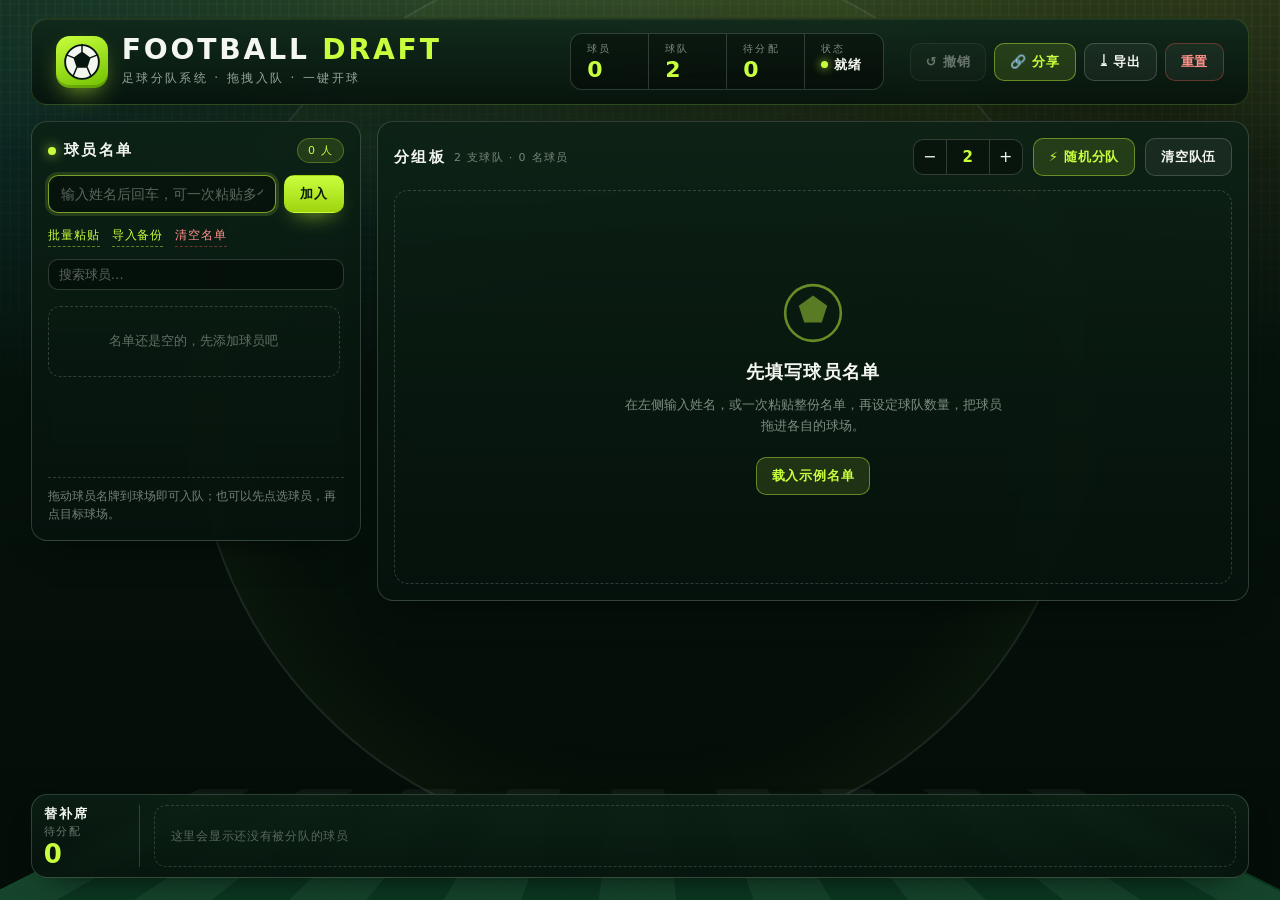
==== index.html @ c342522f "feat: football draft static site" ====
<!DOCTYPE html>
<html lang="zh-CN">
<head>
  <meta charset="utf-8">
  <meta name="viewport" content="width=device-width, initial-scale=1">
  <meta name="theme-color" content="#07160f">
  <meta name="description" content="足球分队系统：录入球员姓名，自定球队数量，拖拽把球员分进各队。纯前端，数据只存在你的浏览器里。">
  <title>FOOTBALL DRAFT · 足球分队系统</title>
  <link rel="icon" href="data:image/svg+xml,%3Csvg xmlns='http://www.w3.org/2000/svg' viewBox='0 0 100 100'%3E%3Ccircle cx='50' cy='50' r='46' fill='%23f4f7f0' stroke='%230b1f14' stroke-width='6'/%3E%3Cpath d='M50 26l19 14-7 22H38l-7-22z' fill='%230b1f14'/%3E%3C/svg%3E">
  <link rel="stylesheet" href="./assets/style.css">
</head>
<body>

<!-- ===================== 球场背景 ===================== -->
<div class="stadium" aria-hidden="true">
  <div class="stadium-glow"></div>
  <div class="stadium-crowd"></div>
  <div class="stadium-turf"></div>
  <div class="stadium-center-circle"></div>
</div>

<!-- ===================== 只读预览提示条 ===================== -->
<div class="viewbar" id="viewbar" hidden>
  <span class="viewbar-tag">只读预览</span>
  <span class="viewbar-text">这是别人分享的分队结果</span>
  <div class="viewbar-actions">
    <button class="btn btn-primary btn-sm" id="btn-adopt" type="button">复制到我的名单</button>
    <button class="btn btn-ghost btn-sm" id="btn-exit-view" type="button">关闭预览</button>
  </div>
</div>

<!-- ===================== 顶部记分牌 ===================== -->
<header class="scoreboard">
  <div class="brand">
    <div class="crest">
      <svg viewBox="0 0 64 64" aria-hidden="true">
        <circle cx="32" cy="32" r="27" fill="#f4f7f0" stroke="#07160f" stroke-width="3"/>
        <path d="M32 15l13.8 10-5.3 16.2H23.5L18.2 25z" fill="#07160f"/>
        <path d="M32 15V4M45.8 25l11-4.4M40.5 41.2L46 54M23.5 41.2L18 54M18.2 25L7.2 20.6"
              fill="none" stroke="#07160f" stroke-width="2.4" stroke-linecap="round"/>
      </svg>
    </div>
    <div class="brand-text">
      <h1>FOOTBALL <span>DRAFT</span></h1>
      <p>足球分队系统 · 拖拽入队 · 一键开球</p>
    </div>
  </div>

  <div class="hud" role="status" aria-live="polite">
    <div class="hud-cell">
      <span>球员</span>
      <strong id="hud-players">0</strong>
    </div>
    <div class="hud-cell">
      <span>球队</span>
      <strong id="hud-teams">0</strong>
    </div>
    <div class="hud-cell">
      <span>待分配</span>
      <strong id="hud-pool">0</strong>
    </div>
    <div class="hud-cell hud-status">
      <span>状态</span>
      <strong id="hud-save"><i class="dot"></i>就绪</strong>
    </div>
  </div>

  <div class="header-actions">
    <button class="btn btn-ghost" id="btn-undo" type="button" title="撤销 (Ctrl+Z)">↺ 撤销</button>
    <button class="btn btn-lime" id="btn-share" type="button" title="生成分享链接">🔗 分享</button>
    <button class="btn btn-ghost" id="btn-export" type="button" title="导出名单">⤓ 导出</button>
    <button class="btn btn-ghost btn-danger-ghost" id="btn-reset" type="button">重置</button>
  </div>
</header>

<!-- ===================== 主体 ===================== -->
<main class="layout">

  <!-- 左侧：球员名单 -->
  <aside class="panel roster">
    <div class="panel-head">
      <h2><i class="dot lime"></i>球员名单</h2>
      <span class="pill" id="roster-count">0 人</span>
    </div>

    <form class="add-form" id="player-form" autocomplete="off">
      <input id="player-input" type="text" maxlength="24" placeholder="输入姓名后回车，可一次粘贴多个"
             aria-label="球员姓名">
      <button class="btn btn-primary" type="submit">加入</button>
    </form>

    <div class="roster-tools">
      <button class="link-btn" id="btn-batch" type="button">批量粘贴</button>
      <button class="link-btn" id="btn-import" type="button">导入备份</button>
      <button class="link-btn danger" id="btn-clear-roster" type="button">清空名单</button>
      <input id="roster-search" class="search" type="search" placeholder="搜索球员…" aria-label="搜索球员">
    </div>

    <ul class="roster-list" id="roster-list"></ul>

    <p class="panel-hint">
      拖动球员名牌到球场即可入队；也可以先点选球员，再点目标球场。
    </p>
  </aside>

  <!-- 右侧：分组板 -->
  <section class="board">
    <div class="board-head">
      <h2>
        分组板
        <span class="board-sub" id="board-sub">2 支球队</span>
      </h2>
      <div class="board-tools">
        <div class="stepper" title="球队数量">
          <button type="button" data-step="-1" aria-label="减少球队">−</button>
          <input id="team-count" type="number" min="2" max="12" value="2" aria-label="球队数量">
          <button type="button" data-step="1" aria-label="增加球队">+</button>
        </div>
        <button class="btn btn-lime" id="btn-shuffle" type="button">⚡ 随机分队</button>
        <button class="btn btn-ghost" id="btn-clear-teams" type="button">清空队伍</button>
      </div>
    </div>

    <div class="board-empty" id="board-empty">
      <div class="empty-crest">
        <svg viewBox="0 0 64 64" aria-hidden="true">
          <circle cx="32" cy="32" r="27" fill="none" stroke="currentColor" stroke-width="2.5"/>
          <path d="M32 15l13.8 10-5.3 16.2H23.5L18.2 25z" fill="currentColor" opacity=".85"/>
        </svg>
      </div>
      <h3>先填写球员名单</h3>
      <p>在左侧输入姓名，或一次粘贴整份名单，再设定球队数量，把球员拖进各自的球场。</p>
      <button class="btn btn-lime" id="btn-demo" type="button">载入示例名单</button>
    </div>

    <div class="teams" id="teams"></div>
  </section>
</main>

<!-- ===================== 替补席 ===================== -->
<footer class="tray">
  <div class="tray-head">
    <span class="tray-title">替补席</span>
    <span class="tray-sub">待分配</span>
    <span class="tray-count" id="tray-count">0</span>
  </div>
  <div class="tray-body dropzone" id="pool" data-zone="pool">
    <span class="tray-empty">全部球员都已就位，准备开球！</span>
  </div>
</footer>

<!-- ===================== 对话框 ===================== -->
<dialog class="dialog" id="dialog-batch">
  <div class="dialog-inner">
    <h3>批量粘贴球员</h3>
    <p>每行一个名字，也可以用逗号、顿号或分号分隔。</p>
    <textarea id="batch-text" rows="10" spellcheck="false" placeholder="张三&#10;李四&#10;王五"></textarea>
    <div class="dialog-actions">
      <button class="btn btn-ghost" type="button" data-close="1">取消</button>
      <button class="btn btn-primary" type="button" id="batch-ok">加入名单</button>
    </div>
  </div>
</dialog>

<dialog class="dialog" id="dialog-share">
  <div class="dialog-inner">
    <h3>分享这份分队结果</h3>
    <p>链接里带着当前名单和分队，对方打开就能看，点「复制到我的名单」就能接着改。数据不会上传到任何服务器。</p>
    <input class="share-url" id="share-url" type="text" readonly aria-label="分享链接">
    <p class="share-meta" id="share-meta"></p>
    <div class="dialog-actions">
      <button class="btn btn-ghost" type="button" id="share-download">下载备份</button>
      <button class="btn btn-primary" type="button" id="share-copy">复制链接</button>
    </div>
  </div>
</dialog>

<dialog class="dialog" id="dialog-confirm">
  <div class="dialog-inner">
    <h3 id="confirm-title">确认</h3>
    <p id="confirm-text"></p>
    <div class="dialog-actions">
      <button class="btn btn-ghost" type="button" data-close="1">取消</button>
      <button class="btn btn-danger" type="button" id="confirm-ok">确定</button>
    </div>
  </div>
</dialog>

<input type="file" id="import-file" accept=".json,application/json" hidden>

<div class="toasts" id="toasts" aria-live="polite"></div>

<noscript>
  <div class="noscript">这个页面需要启用 JavaScript 才能拖拽分队。</div>
</noscript>

<script src="./assets/app.js" defer></script>
</body>
</html>
---- assets/style.css ----
/* ============================================================
   FOOTBALL DRAFT · 足球分队系统
   球场 / 记分牌 / 球员卡 样式
   ============================================================ */

:root {
  --ink: #06120c;
  --ink-2: #0b1f14;
  --ink-3: #10291b;
  --turf: #14683a;
  --turf-2: #0f5430;
  --turf-3: #0b4025;
  --line: rgba(238, 247, 240, 0.72);
  --line-soft: rgba(238, 247, 240, 0.18);
  --paper: #f4f7f0;
  --paper-dim: #cfd9cd;
  --lime: #c8ff3d;
  --lime-deep: #9fd40f;
  --amber: #ffc23d;
  --red: #ff5a52;
  --cyan: #43e6ff;
  --shadow-lg: 0 28px 70px -28px rgba(0, 0, 0, 0.85);
  --shadow-md: 0 14px 34px -18px rgba(0, 0, 0, 0.8);
  --radius: 16px;
  --font: "Barlow Condensed", "Bebas Neue", "DIN Alternate",
          "HarmonyOS Sans SC", "PingFang SC", "Microsoft YaHei", system-ui, sans-serif;
  --font-num: "DIN Alternate", "Bahnschrift", "Barlow Condensed", var(--font);
}

* { box-sizing: border-box; }

[hidden] { display: none !important; }

html { height: 100%; }

body {
  margin: 0;
  min-height: 100vh;
  padding: 18px clamp(12px, 2.4vw, 34px) 22px;
  font-family: var(--font);
  color: var(--paper);
  background: var(--ink);
  display: flex;
  flex-direction: column;
  gap: 16px;
  overflow-x: hidden;
  -webkit-font-smoothing: antialiased;
}

/* ------------------------------------------------------------
   只读预览提示条
   ------------------------------------------------------------ */
.viewbar {
  display: flex; align-items: center; gap: 12px; flex-wrap: wrap;
  padding: 10px 16px;
  border-radius: 14px;
  border: 1px solid rgba(255, 194, 61, 0.45);
  background: linear-gradient(180deg, rgba(255, 194, 61, 0.16), rgba(255, 194, 61, 0.06));
  box-shadow: 0 16px 36px -26px #000;
}
.viewbar-tag {
  font-size: 11px; letter-spacing: .16em; text-transform: uppercase; font-weight: 700;
  padding: 4px 10px; border-radius: 999px;
  background: var(--amber); color: #1d1403;
}
.viewbar-text { font-size: 13px; color: rgba(255, 236, 200, 0.9); }
.viewbar-actions { display: flex; gap: 8px; margin-left: auto; flex-wrap: wrap; }
.btn-sm { padding: 6px 12px; font-size: 12px; }

body.is-readonly .roster .add-form,
body.is-readonly #btn-import,
body.is-readonly #btn-clear-roster,
body.is-readonly #btn-undo,
body.is-readonly #btn-reset,
body.is-readonly #btn-shuffle,
body.is-readonly #btn-clear-teams,
body.is-readonly .stepper button,
body.is-readonly .team-remove,
body.is-readonly .chip .remove {
  opacity: .35;
  pointer-events: none;
}
body.is-readonly .chip { cursor: pointer; }
body.is-readonly .team-name { cursor: default; }

/* ------------------------------------------------------------
   分享对话框
   ------------------------------------------------------------ */
.share-url {
  font-family: ui-monospace, "Cascadia Code", Consolas, monospace;
  font-size: 12px; line-height: 1.5;
  width: 100%;
  padding: 10px 12px;
  border-radius: 10px;
  border: 1px solid var(--line-soft);
  background: rgba(0, 0, 0, 0.5);
  color: var(--lime);
  word-break: break-all;
}
.share-url:focus { outline: none; border-color: rgba(200, 255, 61, 0.6); }
.share-meta { font-size: 12px !important; color: rgba(207, 217, 205, 0.6) !important; }
.share-meta.warn { color: var(--amber) !important; }

/* ------------------------------------------------------------
   体育场背景
   ------------------------------------------------------------ */
.stadium { position: fixed; inset: 0; z-index: -1; overflow: hidden; }

.stadium-glow {
  position: absolute; inset: 0;
  background:
    radial-gradient(120% 70% at 50% -12%, rgba(200, 255, 61, 0.20), transparent 58%),
    radial-gradient(80% 60% at 8% 8%, rgba(67, 230, 255, 0.10), transparent 60%),
    radial-gradient(90% 70% at 96% 0%, rgba(255, 194, 61, 0.10), transparent 55%),
    linear-gradient(180deg, #081a11 0%, #06120c 42%, #040d08 100%);
}

/* 看台人群：用重复渐变模拟点阵 */
.stadium-crowd {
  position: absolute; inset: 0 0 42% 0;
  opacity: 0.20;
  background-image:
    radial-gradient(circle at 50% 0%, rgba(255,255,255,.35), transparent 55%),
    repeating-linear-gradient(90deg, rgba(255,255,255,.14) 0 2px, transparent 2px 9px),
    repeating-linear-gradient(0deg, rgba(255,255,255,.10) 0 2px, transparent 2px 11px);
  mask-image: linear-gradient(180deg, rgba(0,0,0,.9), transparent 88%);
  -webkit-mask-image: linear-gradient(180deg, rgba(0,0,0,.9), transparent 88%);
}

/* 草坪条纹 */
.stadium-turf {
  position: absolute; left: -10%; right: -10%; bottom: -6%; height: 60%;
  background:
    repeating-linear-gradient(90deg,
      rgba(255, 255, 255, 0.035) 0 90px,
      rgba(0, 0, 0, 0.10) 90px 180px),
    linear-gradient(180deg, rgba(20, 104, 58, 0) 0%, rgba(20, 104, 58, 0.55) 55%, rgba(11, 64, 37, 0.9) 100%);
  transform: perspective(620px) rotateX(58deg);
  transform-origin: bottom center;
  filter: blur(0.4px);
}

.stadium-center-circle {
  position: absolute; left: 50%; bottom: 6%; width: min(70vw, 900px); aspect-ratio: 1;
  transform: translateX(-50%);
  border: 2px solid rgba(238, 247, 240, 0.10);
  border-radius: 50%;
  box-shadow: 0 0 120px rgba(200, 255, 61, 0.06) inset;
}

/* ------------------------------------------------------------
   顶部记分牌
   ------------------------------------------------------------ */
.scoreboard {
  display: flex;
  align-items: center;
  gap: clamp(12px, 2vw, 28px);
  flex-wrap: wrap;
  padding: 14px clamp(14px, 2vw, 24px);
  border-radius: var(--radius);
  border: 1px solid rgba(200, 255, 61, 0.16);
  background:
    linear-gradient(180deg, rgba(16, 41, 27, 0.94), rgba(6, 18, 12, 0.92));
  box-shadow: var(--shadow-lg), inset 0 1px 0 rgba(255, 255, 255, 0.06);
  backdrop-filter: blur(10px);
}

.brand { display: flex; align-items: center; gap: 14px; min-width: 0; }

.crest {
  width: 52px; height: 52px; flex: none;
  display: grid; place-items: center;
  border-radius: 14px;
  background: linear-gradient(160deg, var(--lime), #6fbf00);
  box-shadow: 0 10px 26px -10px rgba(200, 255, 61, 0.8), inset 0 -3px 0 rgba(0, 0, 0, 0.18);
}
.crest svg { width: 40px; height: 40px; }

.brand-text h1 {
  margin: 0;
  font-size: clamp(20px, 2.2vw, 30px);
  letter-spacing: 0.10em;
  line-height: 1;
  font-weight: 800;
  text-transform: uppercase;
}
.brand-text h1 span { color: var(--lime); }
.brand-text p {
  margin: 5px 0 0;
  font-size: 12px;
  letter-spacing: 0.20em;
  color: rgba(207, 217, 205, 0.72);
  text-transform: uppercase;
}

.hud {
  display: flex; align-items: stretch; gap: 0;
  margin-left: auto;
  border-radius: 12px;
  overflow: hidden;
  border: 1px solid var(--line-soft);
  background: rgba(0, 0, 0, 0.35);
}
.hud-cell {
  padding: 8px 16px;
  display: flex; flex-direction: column; gap: 2px;
  border-right: 1px solid var(--line-soft);
  min-width: 78px;
}
.hud-cell:last-child { border-right: 0; }
.hud-cell span {
  font-size: 10px; letter-spacing: 0.22em; text-transform: uppercase;
  color: rgba(207, 217, 205, 0.6);
}
.hud-cell strong {
  font-family: var(--font-num);
  font-size: 22px; line-height: 1.05; font-weight: 700;
  color: var(--lime);
  font-variant-numeric: tabular-nums;
}
.hud-status strong { font-size: 13px; letter-spacing: 0.06em; color: var(--paper); display: flex; align-items: center; gap: 6px; white-space: nowrap; }
.hud-status .dot {
  width: 7px; height: 7px; border-radius: 50%;
  background: var(--lime); box-shadow: 0 0 10px var(--lime);
  display: inline-block;
}
.hud-status.saving .dot { background: var(--amber); box-shadow: 0 0 10px var(--amber); animation: blink 0.8s infinite; }
.hud-status.error .dot { background: var(--red); box-shadow: 0 0 10px var(--red); }

.header-actions { display: flex; gap: 8px; flex-wrap: wrap; }

/* ------------------------------------------------------------
   按钮
   ------------------------------------------------------------ */
.btn {
  font: inherit;
  font-size: 13px;
  font-weight: 600;
  letter-spacing: 0.06em;
  padding: 9px 15px;
  border-radius: 10px;
  border: 1px solid var(--line-soft);
  background: rgba(255, 255, 255, 0.05);
  color: var(--paper);
  cursor: pointer;
  transition: transform .14s ease, background .18s ease, border-color .18s ease, box-shadow .18s ease;
  white-space: nowrap;
}
.btn:hover { background: rgba(255, 255, 255, 0.11); border-color: rgba(238, 247, 240, 0.34); }
.btn:active { transform: translateY(1px) scale(0.99); }
.btn:focus-visible { outline: 2px solid var(--lime); outline-offset: 2px; }
.btn:disabled { opacity: .4; cursor: not-allowed; }

.btn-primary {
  background: linear-gradient(180deg, var(--lime), var(--lime-deep));
  color: #0a1a0d;
  border-color: transparent;
  box-shadow: 0 10px 22px -12px rgba(200, 255, 61, 0.9);
}
.btn-primary:hover { background: linear-gradient(180deg, #d7ff68, #a9dd12); }
.btn-lime {
  background: rgba(200, 255, 61, 0.13);
  border-color: rgba(200, 255, 61, 0.42);
  color: var(--lime);
}
.btn-lime:hover { background: rgba(200, 255, 61, 0.22); }
.btn-danger { background: linear-gradient(180deg, #ff6a62, #d63a33); color: #1a0605; border-color: transparent; }
.btn-danger-ghost { color: #ff8f89; border-color: rgba(255, 90, 82, 0.32); }
.btn-danger-ghost:hover { background: rgba(255, 90, 82, 0.14); }

.link-btn {
  font: inherit; font-size: 12px; letter-spacing: .08em;
  background: none; border: 0; padding: 2px 0; cursor: pointer;
  color: var(--lime); border-bottom: 1px dashed rgba(200, 255, 61, 0.45);
}
.link-btn:hover { color: #e4ff9a; }
.link-btn.danger { color: #ff8f89; border-bottom-color: rgba(255, 90, 82, 0.4); }

/* ------------------------------------------------------------
   布局
   ------------------------------------------------------------ */
.layout {
  display: grid;
  grid-template-columns: minmax(270px, 330px) minmax(0, 1fr);
  gap: 16px;
  align-items: start;
  flex: 1 1 auto;
  min-height: 0;
}

.panel, .board, .tray {
  border-radius: var(--radius);
  border: 1px solid var(--line-soft);
  background: linear-gradient(180deg, rgba(12, 33, 21, 0.86), rgba(6, 18, 12, 0.9));
  box-shadow: var(--shadow-md);
  backdrop-filter: blur(8px);
}

/* ------------------------------------------------------------
   左侧名单
   ------------------------------------------------------------ */
.roster {
  display: flex; flex-direction: column;
  gap: 12px;
  padding: 16px;
  align-self: start;
  max-height: calc(100vh - 210px);
  min-height: 420px;
  overflow: hidden;
}

.panel-head { display: flex; align-items: center; justify-content: space-between; gap: 10px; }
.panel-head h2, .board-head h2 {
  margin: 0; font-size: 15px; letter-spacing: 0.16em; text-transform: uppercase;
  font-weight: 700; display: flex; align-items: center; gap: 8px;
}
.dot { width: 8px; height: 8px; border-radius: 50%; display: inline-block; }
.dot.lime { background: var(--lime); box-shadow: 0 0 12px rgba(200, 255, 61, 0.85); }

.pill {
  font-size: 11px; letter-spacing: .1em; padding: 4px 10px; border-radius: 999px;
  background: rgba(200, 255, 61, 0.12); color: var(--lime);
  border: 1px solid rgba(200, 255, 61, 0.28);
  font-variant-numeric: tabular-nums;
}

.add-form { display: flex; gap: 8px; }
.add-form input, .search {
  font: inherit; font-size: 14px;
  width: 100%;
  padding: 10px 12px;
  border-radius: 10px;
  border: 1px solid var(--line-soft);
  background: rgba(0, 0, 0, 0.38);
  color: var(--paper);
  transition: border-color .18s ease, box-shadow .18s ease;
}
.add-form input::placeholder, .search::placeholder, textarea::placeholder { color: rgba(207, 217, 205, 0.42); }
.add-form input:focus, .search:focus, textarea:focus {
  outline: none;
  border-color: rgba(200, 255, 61, 0.6);
  box-shadow: 0 0 0 3px rgba(200, 255, 61, 0.14);
}

.roster-tools { display: flex; align-items: center; gap: 12px; flex-wrap: wrap; }
.search { flex: 1 1 130px; min-width: 110px; padding: 7px 10px; font-size: 13px; }

.roster-list {
  list-style: none; margin: 0; padding: 4px 4px 4px 0;
  display: flex; flex-direction: column; gap: 7px;
  overflow-y: auto;
  flex: 1 1 auto;
  min-height: 60px;
  scrollbar-width: thin;
  scrollbar-color: rgba(200, 255, 61, 0.35) transparent;
}
.roster-list::-webkit-scrollbar { width: 8px; }
.roster-list::-webkit-scrollbar-thumb { background: rgba(200, 255, 61, 0.28); border-radius: 99px; }

.panel-hint {
  margin: 0; font-size: 11.5px; line-height: 1.55; color: rgba(207, 217, 205, 0.55);
  border-top: 1px dashed var(--line-soft); padding-top: 10px;
}

.roster-empty {
  font-size: 12.5px; color: rgba(207, 217, 205, 0.45); text-align: center;
  padding: 26px 8px; border: 1px dashed var(--line-soft); border-radius: 12px;
}

/* ------------------------------------------------------------
   球员名牌（拖拽单元）
   ------------------------------------------------------------ */
.chip {
  --accent: var(--lime);
  position: relative;
  display: flex; align-items: center; gap: 10px;
  padding: 8px 10px 8px 8px;
  border-radius: 12px;
  border: 1px solid var(--line-soft);
  background: linear-gradient(150deg, rgba(255,255,255,.09), rgba(255,255,255,.03));
  cursor: grab;
  user-select: none;
  transition: transform .14s ease, border-color .18s ease, box-shadow .18s ease, opacity .18s ease;
  touch-action: pan-y;
}
.chip:hover { border-color: rgba(238, 247, 240, 0.4); transform: translateY(-1px); box-shadow: 0 10px 22px -14px #000; }
.chip:active { cursor: grabbing; }
.chip:focus-visible { outline: 2px solid var(--lime); outline-offset: 2px; }

.chip .num {
  flex: none;
  width: 26px; height: 26px;
  border-radius: 8px;
  display: grid; place-items: center;
  font-family: var(--font-num);
  font-size: 13px; font-weight: 700;
  color: #06120c;
  background: linear-gradient(160deg, var(--accent), rgba(255,255,255,.55));
}
.chip .name {
  font-size: 14px; font-weight: 600; letter-spacing: .04em;
  white-space: nowrap; overflow: hidden; text-overflow: ellipsis;
  flex: 1 1 auto; min-width: 0;
}
.chip .grip {
  flex: none; opacity: .35; font-size: 12px; letter-spacing: -1px;
}
.chip .where {
  flex: none;
  width: 9px; height: 9px; border-radius: 50%;
  box-shadow: 0 0 0 2px rgba(0, 0, 0, .25);
}
.chip .remove {
  flex: none;
  border: 0; background: none; color: rgba(207, 217, 205, 0.45);
  font-size: 14px; line-height: 1; cursor: pointer; padding: 2px 4px; border-radius: 6px;
}
.chip .remove:hover { color: #ff8f89; background: rgba(255, 90, 82, 0.16); }

.chip.is-dragging { opacity: .45; transform: scale(.98); }
.chip.selected {
  border-color: var(--lime);
  box-shadow: 0 0 0 2px rgba(200, 255, 61, 0.32), 0 12px 26px -16px rgba(200, 255, 61, .8);
  background: linear-gradient(150deg, rgba(200,255,61,.20), rgba(255,255,255,.04));
}
.chip.is-placed { opacity: .95; }

/* 拖拽幽灵 / 落点提示 */
body.dragging .dropzone.is-target {
  border-color: var(--lime) !important;
  box-shadow: 0 0 0 2px rgba(200, 255, 61, 0.55), inset 0 0 70px rgba(200, 255, 61, 0.14);
  transform: translateY(-2px);
}
.drag-ghost {
  position: fixed; z-index: 9999; pointer-events: none;
  padding: 7px 13px; border-radius: 10px;
  background: linear-gradient(180deg, var(--lime), var(--lime-deep));
  color: #06120c; font-weight: 700; font-size: 13.5px; letter-spacing: .04em;
  box-shadow: 0 18px 40px -16px rgba(0, 0, 0, .9), 0 0 0 3px rgba(6, 18, 12, .35);
  transform: translate(-50%, -140%) rotate(-2.5deg);
  white-space: nowrap;
}
.drag-ghost::after {
  content: "";
  position: absolute; left: 50%; bottom: -9px;
  width: 0; height: 0; transform: translateX(-50%);
  border: 6px solid transparent; border-top-color: var(--lime-deep);
}

/* ------------------------------------------------------------
   右侧分组板
   ------------------------------------------------------------ */
.board { padding: 16px; display: flex; flex-direction: column; gap: 14px; min-height: 480px; align-self: start; }

.board-head { display: flex; align-items: center; justify-content: space-between; gap: 12px; flex-wrap: wrap; }
.board-sub {
  font-size: 11px; letter-spacing: .12em; color: rgba(207, 217, 205, 0.55);
  font-weight: 500; text-transform: none;
}
.board-tools { display: flex; align-items: center; gap: 10px; flex-wrap: wrap; }

.stepper {
  display: inline-flex; align-items: center;
  border-radius: 10px; overflow: hidden;
  border: 1px solid var(--line-soft);
  background: rgba(0, 0, 0, 0.35);
}
.stepper button {
  font: inherit; font-size: 16px; line-height: 1;
  width: 32px; height: 34px;
  background: none; border: 0; color: var(--paper); cursor: pointer;
}
.stepper button:hover { background: rgba(200, 255, 61, 0.16); color: var(--lime); }
.stepper input {
  font: inherit; font-family: var(--font-num); font-size: 15px; font-weight: 700;
  width: 44px; height: 34px; text-align: center;
  background: none; border: 0; border-left: 1px solid var(--line-soft); border-right: 1px solid var(--line-soft);
  color: var(--lime);
  -moz-appearance: textfield; appearance: textfield;
}
.stepper input::-webkit-outer-spin-button,
.stepper input::-webkit-inner-spin-button { -webkit-appearance: none; margin: 0; }

.board-empty {
  flex: 1 1 auto;
  display: flex; flex-direction: column; align-items: center; justify-content: center;
  gap: 10px; text-align: center; padding: 40px 20px;
  border: 1px dashed var(--line-soft); border-radius: 14px;
  color: rgba(207, 217, 205, 0.6);
}
.board-empty .empty-crest { color: rgba(200, 255, 61, 0.5); width: 66px; height: 66px; }
.board-empty h3 { margin: 4px 0 0; font-size: 18px; letter-spacing: .06em; color: var(--paper); }
.board-empty p { margin: 0; max-width: 380px; font-size: 13px; line-height: 1.65; }
.board-empty .btn { margin-top: 10px; }

/* ------------------------------------------------------------
   球队 = 小球场
   ------------------------------------------------------------ */
.teams {
  display: grid;
  grid-template-columns: repeat(auto-fill, minmax(260px, 1fr));
  gap: 14px;
  align-content: start;
}

.team {
  --accent: #c8ff3d;
  position: relative;
  display: flex; flex-direction: column;
  border-radius: 14px;
  overflow: hidden;
  background: linear-gradient(180deg, rgba(20, 104, 58, 0.5), rgba(11, 64, 37, 0.72));
  border: 1px solid rgba(238, 247, 240, 0.16);
  box-shadow: inset 0 1px 0 rgba(255, 255, 255, 0.06), 0 18px 40px -30px #000;
  transition: border-color .18s ease, box-shadow .18s ease, transform .18s ease;
  min-height: 190px;
}

/* 草坪条纹 + 中圈 */
.team::before {
  content: "";
  position: absolute; inset: 0;
  pointer-events: none;
  background:
    repeating-linear-gradient(90deg, rgba(255,255,255,.05) 0 34px, rgba(0,0,0,.06) 34px 68px);
  opacity: .55;
}
.team::after {
  content: "";
  position: absolute; left: 50%; top: 62%; width: 118px; height: 118px;
  transform: translate(-50%, -50%);
  border: 1.5px solid rgba(255, 255, 255, 0.14);
  border-radius: 50%;
  pointer-events: none;
}

.team.is-target { transform: translateY(-2px); }

.team-head {
  position: relative; z-index: 1;
  display: flex; align-items: center; gap: 10px;
  padding: 10px 12px;
  background: linear-gradient(180deg, rgba(6, 18, 12, 0.82), rgba(6, 18, 12, 0.38));
  border-bottom: 1px solid rgba(255, 255, 255, 0.10);
}

.kit {
  flex: none; width: 30px; height: 30px;
  display: grid; place-items: center;
  border-radius: 9px;
  background: linear-gradient(160deg, var(--accent), rgba(0, 0, 0, .35));
  box-shadow: 0 6px 16px -8px var(--accent), inset 0 0 0 1px rgba(255,255,255,.18);
}
.kit svg { width: 20px; height: 20px; color: #06120c; }

.team-name {
  font: inherit; font-size: 14px; font-weight: 700; letter-spacing: .06em;
  color: var(--paper);
  background: transparent; border: 1px solid transparent; border-radius: 8px;
  padding: 3px 6px; min-width: 40px; width: 100%; max-width: 150px;
}
.team-name:hover { border-color: rgba(255, 255, 255, 0.18); }
.team-name:focus { outline: none; border-color: var(--accent); background: rgba(0, 0, 0, .3); }

.team-count {
  margin-left: auto; flex: none;
  font-family: var(--font-num); font-size: 12px; font-weight: 700;
  padding: 3px 9px; border-radius: 999px;
  background: rgba(0, 0, 0, 0.42);
  color: var(--accent);
  border: 1px solid rgba(255, 255, 255, 0.12);
  font-variant-numeric: tabular-nums;
}
.team-count.over { color: var(--amber); }

.team-remove {
  flex: none; border: 0; background: none; cursor: pointer;
  color: rgba(255,255,255,.4); font-size: 15px; line-height: 1; padding: 4px 5px; border-radius: 7px;
}
.team-remove:hover { color: #ff8f89; background: rgba(255, 90, 82, 0.2); }

.team-body {
  position: relative; z-index: 1;
  flex: 1 1 auto;
  padding: 10px;
  display: flex; flex-wrap: wrap; align-content: flex-start; gap: 7px;
  min-height: 92px;
}
.team-body .chip {
  background: linear-gradient(150deg, rgba(6, 18, 12, .78), rgba(6, 18, 12, .55));
  border-color: rgba(255, 255, 255, 0.14);
  padding: 6px 8px 6px 6px;
  flex: 0 1 auto;
  max-width: 100%;
}
.team-body .chip .name { font-size: 13px; }
.team-body .chip .num { width: 22px; height: 22px; font-size: 11.5px; border-radius: 7px; }

.team-body .slot-empty {
  width: 100%;
  display: grid; place-items: center;
  min-height: 72px;
  font-size: 12px; letter-spacing: .12em;
  color: rgba(255, 255, 255, 0.34);
  border: 1px dashed rgba(255, 255, 255, 0.18);
  border-radius: 10px;
  text-transform: uppercase;
}

/* ------------------------------------------------------------
   替补席
   ------------------------------------------------------------ */
.tray {
  display: flex; align-items: stretch; gap: 0;
  padding: 10px 12px;
  min-height: 84px;
}
.tray-head {
  flex: none;
  display: flex; flex-direction: column; justify-content: center; gap: 2px;
  padding-right: 14px; margin-right: 14px;
  border-right: 1px solid var(--line-soft);
  min-width: 96px;
}
.tray-title { font-size: 13px; letter-spacing: .16em; text-transform: uppercase; font-weight: 700; }
.tray-sub { font-size: 10.5px; letter-spacing: .16em; color: rgba(207,217,205,.5); }
.tray-count {
  font-family: var(--font-num); font-size: 26px; line-height: 1; font-weight: 700;
  color: var(--lime); font-variant-numeric: tabular-nums;
}
.tray-body {
  flex: 1 1 auto;
  display: flex; flex-wrap: wrap; align-content: center; gap: 8px;
  border-radius: 12px;
  border: 1px dashed rgba(238, 247, 240, 0.16);
  padding: 8px;
  min-height: 60px;
  transition: border-color .18s ease, background .18s ease;
}
.tray-body.is-target { border-color: var(--lime); background: rgba(200, 255, 61, 0.07); }
.tray-empty {
  font-size: 12px; letter-spacing: .06em; color: rgba(207, 217, 205, 0.4);
  align-self: center; padding: 6px 8px;
}

/* ------------------------------------------------------------
   对话框
   ------------------------------------------------------------ */
.dialog {
  border: 1px solid rgba(200, 255, 61, 0.22);
  border-radius: 16px;
  padding: 0;
  background: linear-gradient(180deg, #0d2417, #06120c);
  color: var(--paper);
  box-shadow: 0 40px 90px -30px #000;
  max-width: min(520px, 92vw);
  width: 100%;
}
.dialog::backdrop { background: rgba(2, 8, 5, 0.72); backdrop-filter: blur(3px); }
.dialog-inner { padding: 20px; display: flex; flex-direction: column; gap: 12px; }
.dialog h3 { margin: 0; font-size: 17px; letter-spacing: .08em; }
.dialog p { margin: 0; font-size: 13px; line-height: 1.6; color: rgba(207, 217, 205, 0.72); }
.dialog textarea {
  font: inherit; font-size: 14px; line-height: 1.6;
  width: 100%; resize: vertical;
  padding: 11px 12px; border-radius: 10px;
  border: 1px solid var(--line-soft);
  background: rgba(0, 0, 0, 0.42);
  color: var(--paper);
}
.dialog-actions { display: flex; justify-content: flex-end; gap: 10px; margin-top: 4px; }

/* ------------------------------------------------------------
   Toast
   ------------------------------------------------------------ */
.toasts {
  position: fixed; left: 50%; bottom: 118px; z-index: 10000;
  transform: translateX(-50%);
  display: flex; flex-direction: column-reverse; gap: 8px; align-items: center;
  pointer-events: none;
}
.toast {
  font-size: 13px; letter-spacing: .04em;
  padding: 10px 15px; border-radius: 11px;
  background: rgba(8, 24, 15, 0.97);
  border: 1px solid rgba(200, 255, 61, 0.32);
  color: var(--paper);
  box-shadow: 0 18px 40px -18px #000;
  animation: toast-in .22s ease both;
  max-width: min(340px, 82vw);
}
.toast.err { border-color: rgba(255, 90, 82, 0.5); color: #ffcac7; }
.toast.out { animation: toast-out .2s ease both; }

@keyframes toast-in { from { opacity: 0; transform: translateY(10px) scale(.97); } }
@keyframes toast-out { to { opacity: 0; transform: translateY(6px); } }
@keyframes blink { 50% { opacity: .35; } }

.noscript {
  position: fixed; inset: auto 0 0 0; padding: 12px; text-align: center;
  background: var(--red); color: #1a0605; font-weight: 700;
}

/* ------------------------------------------------------------
   响应式
   ------------------------------------------------------------ */
@media (max-width: 1080px) {
  .layout { grid-template-columns: minmax(240px, 300px) minmax(0, 1fr); }
  .roster { max-height: none; }
  .teams { grid-template-columns: repeat(auto-fill, minmax(220px, 1fr)); }
}

@media (max-width: 860px) {
  body { padding: 12px 12px 18px; gap: 12px; }
  .layout { grid-template-columns: 1fr; }
  .roster { max-height: 46vh; min-height: 320px; }
  .hud { order: 3; margin-left: 0; width: 100%; }
  .hud-cell { flex: 1 1 0; min-width: 0; padding: 8px 10px; }
  .hud-status { flex: 1.4 1 0; }
  .hud-status strong { font-size: 11.5px; }
  .header-actions { order: 4; width: 100%; }
  .header-actions .btn { flex: 1 1 auto; }
  .tray { flex-direction: column; gap: 8px; }
  .tray-head { flex-direction: row; align-items: center; gap: 10px; border-right: 0; border-bottom: 1px solid var(--line-soft); padding: 0 0 8px; margin: 0; }
  .tray-count { font-size: 20px; }
}

@media (max-width: 520px) {
  .brand-text p { display: none; }
  .crest { width: 42px; height: 42px; border-radius: 12px; }
  .crest svg { width: 32px; height: 32px; }
  .teams { grid-template-columns: 1fr; }
  .board-tools { width: 100%; }
  .board-tools .btn { flex: 1 1 auto; }
}

@media (prefers-reduced-motion: reduce) {
  * { animation-duration: .01ms !important; transition-duration: .01ms !important; }
}
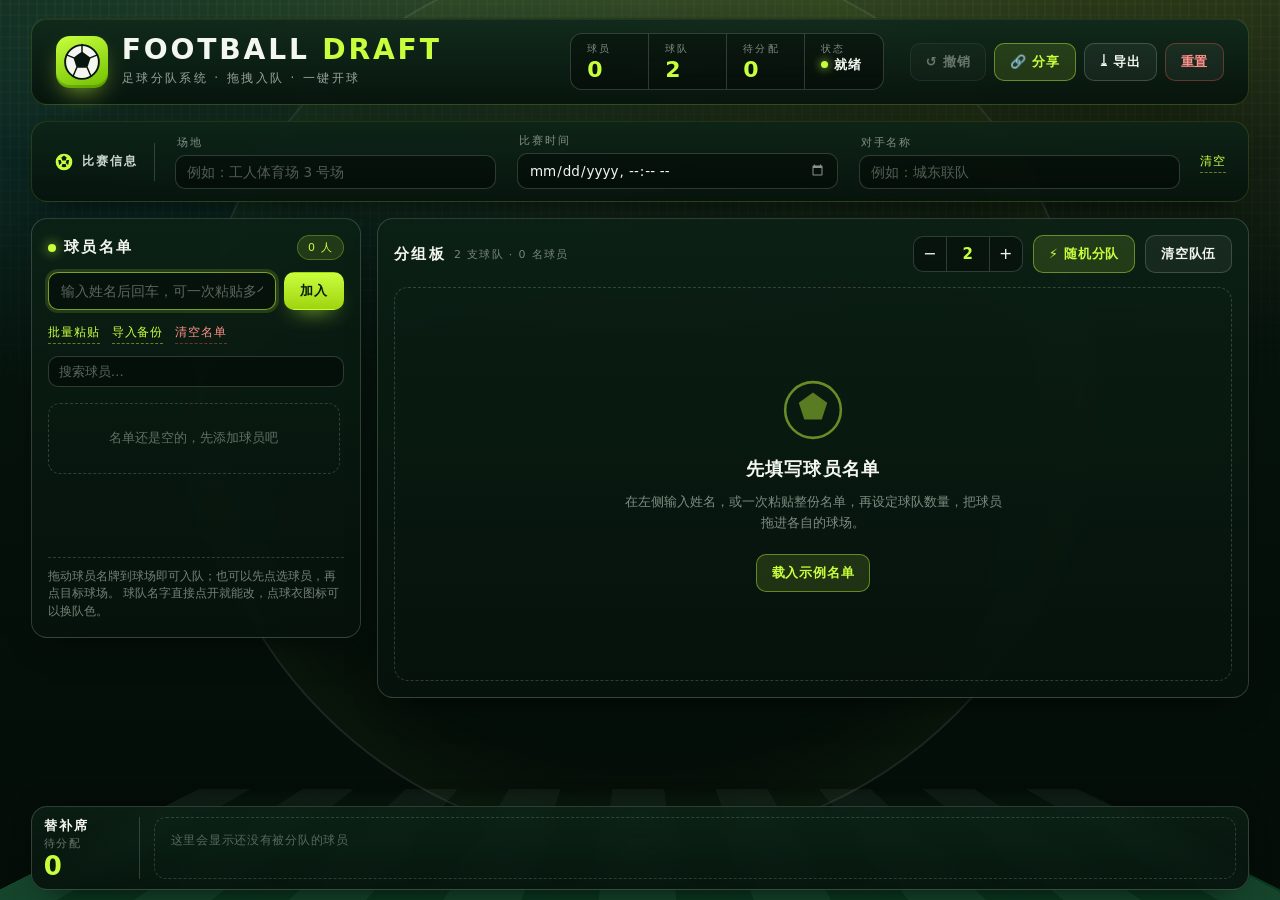
==== commit 3018cdda: "feat: custom team colors and match info (venue/kickoff/opponent)" ====
--- a/index.html
+++ b/index.html
@@ -73,6 +73,33 @@
   </div>
 </header>
 
+<!-- ===================== 比赛信息 ===================== -->
+<section class="match-info" id="match-info">
+  <div class="match-tag">
+    <svg viewBox="0 0 24 24" aria-hidden="true">
+      <path d="M12 2a10 10 0 1 0 0 20 10 10 0 0 0 0-20Zm0 2.2 3.2 2.3-1.2 3.8h-4L8.8 6.5 12 4.2ZM5.1 9.6l2.9-.1 1.2 3.8-3 2.2-1.1-5.9Zm4 8.2 1-3.4h3.8l1 3.4a7.8 7.8 0 0 1-5.8 0Zm7.9-2.3-3-2.2 1.2-3.8 2.9.1-1.1 5.9Z" fill="currentColor"/>
+    </svg>
+    <span>比赛信息</span>
+  </div>
+
+  <div class="match-field">
+    <label for="match-venue">场地</label>
+    <input id="match-venue" type="text" maxlength="40" placeholder="例如：工人体育场 3 号场" autocomplete="off">
+  </div>
+
+  <div class="match-field">
+    <label for="match-kickoff">比赛时间</label>
+    <input id="match-kickoff" type="datetime-local" autocomplete="off">
+  </div>
+
+  <div class="match-field">
+    <label for="match-opponent">对手名称</label>
+    <input id="match-opponent" type="text" maxlength="40" placeholder="例如：城东联队" autocomplete="off">
+  </div>
+
+  <button class="link-btn match-clear" id="match-clear" type="button" title="清空比赛信息">清空</button>
+</section>
+
 <!-- ===================== 主体 ===================== -->
 <main class="layout">
 
@@ -100,6 +127,7 @@
 
     <p class="panel-hint">
       拖动球员名牌到球场即可入队；也可以先点选球员，再点目标球场。
+      球队名字直接点开就能改，点球衣图标可以换队色。
     </p>
   </aside>
 
--- a/assets/style.css
+++ b/assets/style.css
@@ -48,6 +48,110 @@
 }
 
 /* ------------------------------------------------------------
+   比赛信息栏（场地 / 时间 / 对手）
+   ------------------------------------------------------------ */
+.match-info {
+  display: flex;
+  align-items: flex-end;
+  gap: clamp(10px, 1.6vw, 22px);
+  flex-wrap: wrap;
+  padding: 12px clamp(14px, 2vw, 22px);
+  border-radius: var(--radius);
+  border: 1px solid rgba(200, 255, 61, 0.14);
+  background: linear-gradient(180deg, rgba(13, 36, 23, 0.9), rgba(6, 18, 12, 0.86));
+  box-shadow: var(--shadow-md);
+  backdrop-filter: blur(8px);
+}
+
+.match-tag {
+  display: flex; align-items: center; gap: 8px;
+  align-self: center;
+  padding-right: clamp(8px, 1.2vw, 16px);
+  border-right: 1px solid var(--line-soft);
+  min-height: 38px;
+}
+.match-tag svg { width: 20px; height: 20px; color: var(--lime); flex: none; }
+.match-tag span {
+  font-size: 12px; letter-spacing: .18em; text-transform: uppercase;
+  font-weight: 700; color: rgba(238, 247, 240, 0.86);
+  white-space: nowrap;
+}
+
+.match-field {
+  display: flex; flex-direction: column; gap: 5px;
+  flex: 1 1 170px;
+  min-width: 0;
+}
+.match-field label {
+  font-size: 10.5px; letter-spacing: .18em; text-transform: uppercase;
+  color: rgba(207, 217, 205, 0.6);
+  padding-left: 2px;
+}
+.match-field input {
+  font: inherit; font-size: 13.5px;
+  width: 100%;
+  padding: 8px 11px;
+  border-radius: 10px;
+  border: 1px solid var(--line-soft);
+  background: rgba(0, 0, 0, 0.38);
+  color: var(--paper);
+  transition: border-color .18s ease, box-shadow .18s ease;
+}
+.match-field input::placeholder { color: rgba(207, 217, 205, 0.38); }
+.match-field input:hover { border-color: rgba(238, 247, 240, 0.3); }
+.match-field input:focus {
+  outline: none;
+  border-color: rgba(200, 255, 61, 0.6);
+  box-shadow: 0 0 0 3px rgba(200, 255, 61, 0.14);
+}
+/* 让日期选择器的小图标在深色背景上可见 */
+.match-field input[type="datetime-local"]::-webkit-calendar-picker-indicator {
+  filter: invert(1) brightness(1.6);
+  opacity: .55;
+  cursor: pointer;
+}
+.match-field input[type="datetime-local"]::-webkit-calendar-picker-indicator:hover { opacity: .95; }
+
+.match-clear { align-self: center; margin-left: auto; }
+
+body.is-readonly .match-field input,
+body.is-readonly .match-clear {
+  opacity: .5;
+  pointer-events: none;
+}
+
+/* ------------------------------------------------------------
+   球队颜色选择（点球衣换色）
+   ------------------------------------------------------------ */
+.kit-picker {
+  position: relative;
+  flex: none;
+  display: block;
+  border-radius: 9px;
+  cursor: pointer;
+}
+.kit-picker:focus-within { outline: 2px solid var(--lime); outline-offset: 2px; }
+.kit-color {
+  position: absolute;
+  inset: 0;
+  width: 100%;
+  height: 100%;
+  padding: 0;
+  border: 0;
+  opacity: 0;
+  cursor: pointer;
+  -webkit-appearance: none;
+  appearance: none;
+}
+.kit-color::-webkit-color-swatch-wrapper { padding: 0; }
+.kit-color::-webkit-color-swatch { border: 0; }
+body.is-readonly .kit-picker { cursor: default; }
+body.is-readonly .kit-color { pointer-events: none; }
+
+.team-name:hover { background: rgba(0, 0, 0, 0.28); }
+.team-name::placeholder { color: rgba(255, 255, 255, 0.35); }
+
+/* ------------------------------------------------------------
    只读预览提示条
    ------------------------------------------------------------ */
 .viewbar {
@@ -614,7 +718,15 @@
   display: flex; align-items: stretch; gap: 0;
   padding: 10px 12px;
   min-height: 84px;
-}
+  /* 吸底：页面再长，替补席也始终是可见的拖拽目标 */
+  position: sticky;
+  bottom: 10px;
+  z-index: 30;
+  box-shadow: 0 -8px 30px -18px rgba(0, 0, 0, 0.9), var(--shadow-md);
+  backdrop-filter: blur(12px);
+}
+/* 吸底时给下方内容留出呼吸空间 */
+body { padding-bottom: 8px; }
 .tray-head {
   flex: none;
   display: flex; flex-direction: column; justify-content: center; gap: 2px;
@@ -630,13 +742,19 @@
 }
 .tray-body {
   flex: 1 1 auto;
-  display: flex; flex-wrap: wrap; align-content: center; gap: 8px;
+  display: flex; flex-wrap: wrap; align-content: flex-start; gap: 8px;
   border-radius: 12px;
   border: 1px dashed rgba(238, 247, 240, 0.16);
   padding: 8px;
   min-height: 60px;
+  max-height: 132px;
+  overflow-y: auto;
+  scrollbar-width: thin;
+  scrollbar-color: rgba(200, 255, 61, 0.35) transparent;
   transition: border-color .18s ease, background .18s ease;
 }
+.tray-body::-webkit-scrollbar { width: 8px; }
+.tray-body::-webkit-scrollbar-thumb { background: rgba(200, 255, 61, 0.28); border-radius: 99px; }
 .tray-body.is-target { border-color: var(--lime); background: rgba(200, 255, 61, 0.07); }
 .tray-empty {
   font-size: 12px; letter-spacing: .06em; color: rgba(207, 217, 205, 0.4);
@@ -712,6 +830,34 @@
 
 @media (max-width: 860px) {
   body { padding: 12px 12px 18px; gap: 12px; }
+  /* 窄屏：标签与「清空」同行，三个字段两列排布，尽量少占首屏 */
+  .match-info {
+    display: grid;
+    grid-template-columns: 1fr 1fr;
+    gap: 8px 10px;
+    padding: 10px 12px;
+    align-items: end;
+  }
+  .match-tag {
+    grid-column: 1;
+    align-self: center;
+    border-right: 0;
+    border-bottom: 0;
+    padding: 0;
+    min-height: 0;
+  }
+  .match-clear {
+    grid-column: 2;
+    justify-self: end;
+    align-self: center;
+    margin-left: 0;
+  }
+  .match-field { flex: none; min-width: 0; }
+  .match-field:nth-of-type(1) { grid-column: 1 / -1; }  /* 场地占满一行 */
+  .match-field:nth-of-type(2),
+  .match-field:nth-of-type(3) { grid-column: auto; }
+  .match-field label { font-size: 10px; letter-spacing: .12em; }
+  .match-field input { padding: 7px 9px; font-size: 13px; }
   .layout { grid-template-columns: 1fr; }
   .roster { max-height: 46vh; min-height: 320px; }
   .hud { order: 3; margin-left: 0; width: 100%; }
@@ -720,7 +866,8 @@
   .hud-status strong { font-size: 11.5px; }
   .header-actions { order: 4; width: 100%; }
   .header-actions .btn { flex: 1 1 auto; }
-  .tray { flex-direction: column; gap: 8px; }
+  .tray { flex-direction: column; gap: 8px; bottom: 6px; }
+  .tray-body { max-height: 104px; }
   .tray-head { flex-direction: row; align-items: center; gap: 10px; border-right: 0; border-bottom: 1px solid var(--line-soft); padding: 0 0 8px; margin: 0; }
   .tray-count { font-size: 20px; }
 }
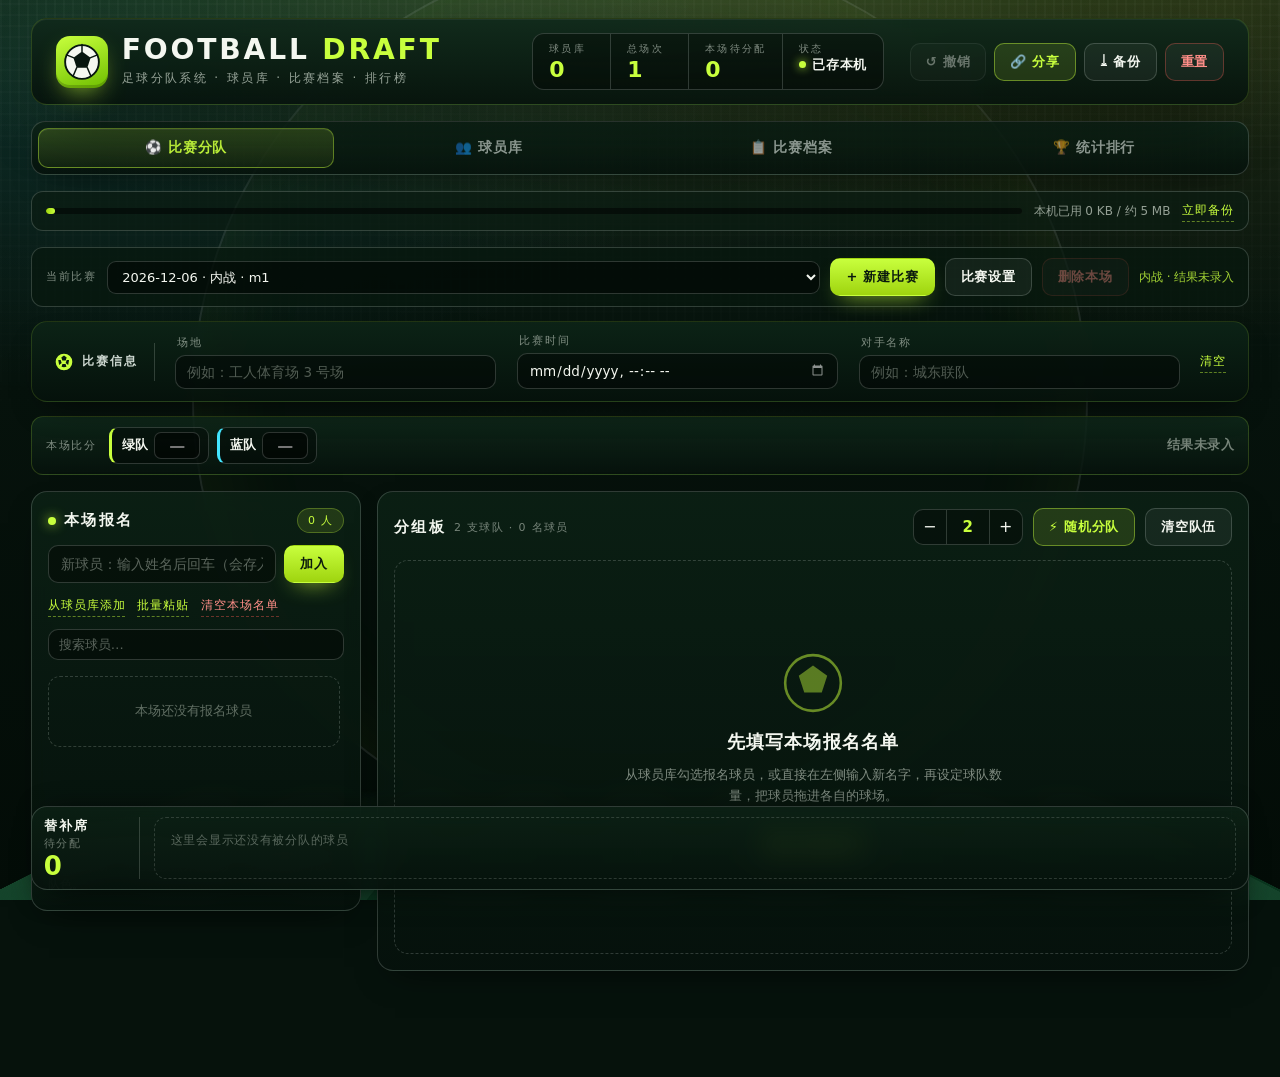
==== commit 00218cdc: "feat(v3): player library, match archive, per-match stats, statistics and leaderboards" ====
--- a/index.html
+++ b/index.html
@@ -4,7 +4,7 @@
   <meta charset="utf-8">
   <meta name="viewport" content="width=device-width, initial-scale=1">
   <meta name="theme-color" content="#07160f">
-  <meta name="description" content="足球分队系统：录入球员姓名，自定球队数量，拖拽把球员分进各队。纯前端，数据只存在你的浏览器里。">
+  <meta name="description" content="足球分队系统：球员库、比赛档案、单场数据与排行榜。纯前端，数据只存在你的浏览器里。">
   <title>FOOTBALL DRAFT · 足球分队系统</title>
   <link rel="icon" href="data:image/svg+xml,%3Csvg xmlns='http://www.w3.org/2000/svg' viewBox='0 0 100 100'%3E%3Ccircle cx='50' cy='50' r='46' fill='%23f4f7f0' stroke='%230b1f14' stroke-width='6'/%3E%3Cpath d='M50 26l19 14-7 22H38l-7-22z' fill='%230b1f14'/%3E%3C/svg%3E">
   <link rel="stylesheet" href="./assets/style.css">
@@ -22,7 +22,7 @@
 <!-- ===================== 只读预览提示条 ===================== -->
 <div class="viewbar" id="viewbar" hidden>
   <span class="viewbar-tag">只读预览</span>
-  <span class="viewbar-text">这是别人分享的分队结果</span>
+  <span class="viewbar-text">这是别人分享的单场比赛</span>
   <div class="viewbar-actions">
     <button class="btn btn-primary btn-sm" id="btn-adopt" type="button">复制到我的名单</button>
     <button class="btn btn-ghost btn-sm" id="btn-exit-view" type="button">关闭预览</button>
@@ -42,21 +42,21 @@
     </div>
     <div class="brand-text">
       <h1>FOOTBALL <span>DRAFT</span></h1>
-      <p>足球分队系统 · 拖拽入队 · 一键开球</p>
+      <p>足球分队系统 · 球员库 · 比赛档案 · 排行榜</p>
     </div>
   </div>
 
   <div class="hud" role="status" aria-live="polite">
     <div class="hud-cell">
-      <span>球员</span>
+      <span>球员库</span>
       <strong id="hud-players">0</strong>
     </div>
     <div class="hud-cell">
-      <span>球队</span>
+      <span>总场次</span>
       <strong id="hud-teams">0</strong>
     </div>
     <div class="hud-cell">
-      <span>待分配</span>
+      <span>本场待分配</span>
       <strong id="hud-pool">0</strong>
     </div>
     <div class="hud-cell hud-status">
@@ -68,136 +68,354 @@
   <div class="header-actions">
     <button class="btn btn-ghost" id="btn-undo" type="button" title="撤销 (Ctrl+Z)">↺ 撤销</button>
     <button class="btn btn-lime" id="btn-share" type="button" title="生成分享链接">🔗 分享</button>
-    <button class="btn btn-ghost" id="btn-export" type="button" title="导出名单">⤓ 导出</button>
+    <button class="btn btn-ghost" id="btn-backup" type="button" title="整库备份">⤓ 备份</button>
     <button class="btn btn-ghost btn-danger-ghost" id="btn-reset" type="button">重置</button>
   </div>
 </header>
 
-<!-- ===================== 比赛信息 ===================== -->
-<section class="match-info" id="match-info">
-  <div class="match-tag">
-    <svg viewBox="0 0 24 24" aria-hidden="true">
-      <path d="M12 2a10 10 0 1 0 0 20 10 10 0 0 0 0-20Zm0 2.2 3.2 2.3-1.2 3.8h-4L8.8 6.5 12 4.2ZM5.1 9.6l2.9-.1 1.2 3.8-3 2.2-1.1-5.9Zm4 8.2 1-3.4h3.8l1 3.4a7.8 7.8 0 0 1-5.8 0Zm7.9-2.3-3-2.2 1.2-3.8 2.9.1-1.1 5.9Z" fill="currentColor"/>
-    </svg>
-    <span>比赛信息</span>
-  </div>
-
-  <div class="match-field">
-    <label for="match-venue">场地</label>
-    <input id="match-venue" type="text" maxlength="40" placeholder="例如：工人体育场 3 号场" autocomplete="off">
-  </div>
-
-  <div class="match-field">
-    <label for="match-kickoff">比赛时间</label>
-    <input id="match-kickoff" type="datetime-local" autocomplete="off">
-  </div>
-
-  <div class="match-field">
-    <label for="match-opponent">对手名称</label>
-    <input id="match-opponent" type="text" maxlength="40" placeholder="例如：城东联队" autocomplete="off">
-  </div>
-
-  <button class="link-btn match-clear" id="match-clear" type="button" title="清空比赛信息">清空</button>
+<!-- ===================== 分区导航 ===================== -->
+<nav class="app-tabs" id="app-tabs" role="tablist" aria-label="功能分区">
+  <button class="app-tab active" data-view="match" type="button" role="tab" aria-selected="true">⚽ 比赛分队</button>
+  <button class="app-tab" data-view="roster" type="button" role="tab" aria-selected="false">👥 球员库</button>
+  <button class="app-tab" data-view="matches" type="button" role="tab" aria-selected="false">📋 比赛档案</button>
+  <button class="app-tab" data-view="stats" type="button" role="tab" aria-selected="false">🏆 统计排行</button>
+</nav>
+
+<!-- 存储用量条 -->
+<div class="storage-meter" id="storage-meter" hidden>
+  <div class="sm-track"><div class="sm-fill" id="sm-fill"></div></div>
+  <span class="sm-text" id="sm-text"></span>
+  <button class="link-btn" id="btn-storage-backup" type="button">立即备份</button>
+</div>
+
+<!-- ============================================================
+     VIEW 1：比赛 / 分队
+     ============================================================ -->
+<section class="app-view" id="view-match" role="tabpanel">
+
+  <div class="match-switcher">
+    <span class="ms-label">当前比赛</span>
+    <select id="match-select" aria-label="当前比赛"></select>
+    <button class="btn btn-primary btn-sm" id="btn-new-match" type="button">+ 新建比赛</button>
+    <button class="btn btn-ghost btn-sm" id="btn-match-settings" type="button">比赛设置</button>
+    <button class="btn btn-ghost btn-sm btn-danger-ghost" id="btn-delete-match" type="button">删除本场</button>
+    <span class="ms-meta" id="match-meta"></span>
+  </div>
+
+  <section class="match-info" id="match-info">
+    <div class="match-tag">
+      <svg viewBox="0 0 24 24" aria-hidden="true">
+        <path d="M12 2a10 10 0 1 0 0 20 10 10 0 0 0 0-20Zm0 2.2 3.2 2.3-1.2 3.8h-4L8.8 6.5 12 4.2ZM5.1 9.6l2.9-.1 1.2 3.8-3 2.2-1.1-5.9Zm4 8.2 1-3.4h3.8l1 3.4a7.8 7.8 0 0 1-5.8 0Zm7.9-2.3-3-2.2 1.2-3.8 2.9.1-1.1 5.9Z" fill="currentColor"/>
+      </svg>
+      <span>比赛信息</span>
+    </div>
+    <div class="match-field">
+      <label for="match-venue">场地</label>
+      <input id="match-venue" type="text" maxlength="40" placeholder="例如：工人体育场 3 号场" autocomplete="off">
+    </div>
+    <div class="match-field">
+      <label for="match-kickoff">比赛时间</label>
+      <input id="match-kickoff" type="datetime-local" autocomplete="off">
+    </div>
+    <div class="match-field">
+      <label for="match-opponent">对手名称</label>
+      <input id="match-opponent" type="text" maxlength="40" placeholder="例如：城东联队" autocomplete="off">
+    </div>
+    <button class="link-btn match-clear" id="match-clear" type="button" title="清空比赛信息">清空</button>
+  </section>
+
+  <!-- 比分录入 -->
+  <div class="score-strip" id="score-strip">
+    <span class="ss-title">本场比分</span>
+    <div class="ss-teams" id="ss-teams"></div>
+    <span class="ss-result" id="ss-result"></span>
+  </div>
+
+  <main class="layout">
+    <!-- 左侧：本场报名名单 -->
+    <aside class="panel roster">
+      <div class="panel-head">
+        <h2><i class="dot lime"></i>本场报名</h2>
+        <span class="pill" id="roster-count">0 人</span>
+      </div>
+
+      <form class="add-form" id="player-form" autocomplete="off">
+        <input id="player-input" type="text" maxlength="24" placeholder="新球员：输入姓名后回车（会存入球员库）"
+               aria-label="球员姓名">
+        <button class="btn btn-primary" type="submit">加入</button>
+      </form>
+
+      <div class="roster-tools">
+        <button class="link-btn" id="btn-from-library" type="button">从球员库添加</button>
+        <button class="link-btn" id="btn-batch" type="button">批量粘贴</button>
+        <button class="link-btn danger" id="btn-clear-roster" type="button">清空本场名单</button>
+        <input id="roster-search" class="search" type="search" placeholder="搜索球员…" aria-label="搜索球员">
+      </div>
+
+      <ul class="roster-list" id="roster-list"></ul>
+
+      <p class="panel-hint">
+        拖动球员名牌到球场即可入队；也可以先点选球员，再点目标球场。
+        队名直接点开就能改，点球衣图标可以换队色。
+      </p>
+    </aside>
+
+    <!-- 右侧：分组板 -->
+    <section class="board">
+      <div class="board-head">
+        <h2>
+          分组板
+          <span class="board-sub" id="board-sub">2 支球队</span>
+        </h2>
+        <div class="board-tools">
+          <div class="stepper" title="球队数量">
+            <button type="button" data-step="-1" aria-label="减少球队">−</button>
+            <input id="team-count" type="number" min="2" max="12" value="2" aria-label="球队数量">
+            <button type="button" data-step="1" aria-label="增加球队">+</button>
+          </div>
+          <button class="btn btn-lime" id="btn-shuffle" type="button">⚡ 随机分队</button>
+          <button class="btn btn-ghost" id="btn-clear-teams" type="button">清空队伍</button>
+        </div>
+      </div>
+
+      <div class="board-empty" id="board-empty">
+        <div class="empty-crest">
+          <svg viewBox="0 0 64 64" aria-hidden="true">
+            <circle cx="32" cy="32" r="27" fill="none" stroke="currentColor" stroke-width="2.5"/>
+            <path d="M32 15l13.8 10-5.3 16.2H23.5L18.2 25z" fill="currentColor" opacity=".85"/>
+          </svg>
+        </div>
+        <h3>先填写本场报名名单</h3>
+        <p>从球员库勾选报名球员，或直接在左侧输入新名字，再设定球队数量，把球员拖进各自的球场。</p>
+        <button class="btn btn-lime" id="btn-demo" type="button">载入示例名单</button>
+      </div>
+
+      <div class="teams" id="teams"></div>
+    </section>
+  </main>
+
+  <!-- 替补席 -->
+  <footer class="tray">
+    <div class="tray-head">
+      <span class="tray-title">替补席</span>
+      <span class="tray-sub">待分配</span>
+      <span class="tray-count" id="tray-count">0</span>
+    </div>
+    <div class="tray-body dropzone" id="pool" data-zone="pool">
+      <span class="tray-empty">全部球员都已就位，准备开球！</span>
+    </div>
+  </footer>
 </section>
 
-<!-- ===================== 主体 ===================== -->
-<main class="layout">
-
-  <!-- 左侧：球员名单 -->
-  <aside class="panel roster">
-    <div class="panel-head">
-      <h2><i class="dot lime"></i>球员名单</h2>
-      <span class="pill" id="roster-count">0 人</span>
-    </div>
-
-    <form class="add-form" id="player-form" autocomplete="off">
-      <input id="player-input" type="text" maxlength="24" placeholder="输入姓名后回车，可一次粘贴多个"
-             aria-label="球员姓名">
-      <button class="btn btn-primary" type="submit">加入</button>
-    </form>
-
-    <div class="roster-tools">
-      <button class="link-btn" id="btn-batch" type="button">批量粘贴</button>
-      <button class="link-btn" id="btn-import" type="button">导入备份</button>
-      <button class="link-btn danger" id="btn-clear-roster" type="button">清空名单</button>
-      <input id="roster-search" class="search" type="search" placeholder="搜索球员…" aria-label="搜索球员">
-    </div>
-
-    <ul class="roster-list" id="roster-list"></ul>
-
-    <p class="panel-hint">
-      拖动球员名牌到球场即可入队；也可以先点选球员，再点目标球场。
-      球队名字直接点开就能改，点球衣图标可以换队色。
-    </p>
-  </aside>
-
-  <!-- 右侧：分组板 -->
-  <section class="board">
-    <div class="board-head">
-      <h2>
-        分组板
-        <span class="board-sub" id="board-sub">2 支球队</span>
-      </h2>
-      <div class="board-tools">
-        <div class="stepper" title="球队数量">
-          <button type="button" data-step="-1" aria-label="减少球队">−</button>
-          <input id="team-count" type="number" min="2" max="12" value="2" aria-label="球队数量">
-          <button type="button" data-step="1" aria-label="增加球队">+</button>
-        </div>
-        <button class="btn btn-lime" id="btn-shuffle" type="button">⚡ 随机分队</button>
-        <button class="btn btn-ghost" id="btn-clear-teams" type="button">清空队伍</button>
-      </div>
-    </div>
-
-    <div class="board-empty" id="board-empty">
-      <div class="empty-crest">
-        <svg viewBox="0 0 64 64" aria-hidden="true">
-          <circle cx="32" cy="32" r="27" fill="none" stroke="currentColor" stroke-width="2.5"/>
-          <path d="M32 15l13.8 10-5.3 16.2H23.5L18.2 25z" fill="currentColor" opacity=".85"/>
-        </svg>
-      </div>
-      <h3>先填写球员名单</h3>
-      <p>在左侧输入姓名，或一次粘贴整份名单，再设定球队数量，把球员拖进各自的球场。</p>
-      <button class="btn btn-lime" id="btn-demo" type="button">载入示例名单</button>
-    </div>
-
-    <div class="teams" id="teams"></div>
-  </section>
-</main>
-
-<!-- ===================== 替补席 ===================== -->
-<footer class="tray">
-  <div class="tray-head">
-    <span class="tray-title">替补席</span>
-    <span class="tray-sub">待分配</span>
-    <span class="tray-count" id="tray-count">0</span>
-  </div>
-  <div class="tray-body dropzone" id="pool" data-zone="pool">
-    <span class="tray-empty">全部球员都已就位，准备开球！</span>
-  </div>
-</footer>
+<!-- ============================================================
+     VIEW 2：球员库
+     ============================================================ -->
+<section class="app-view" id="view-roster" role="tabpanel" hidden>
+  <div class="view-head">
+    <div>
+      <h2>球员库</h2>
+      <p class="view-sub">所有球员的长期主数据。勾选后可以一键加入本场报名。</p>
+    </div>
+    <div class="view-actions">
+      <button class="btn btn-primary" id="btn-player-add" type="button">+ 新增球员</button>
+      <button class="btn btn-ghost" id="btn-player-batch" type="button">批量导入</button>
+      <button class="btn btn-ghost" id="btn-import" type="button">导入备份</button>
+      <input id="lib-search" class="search lib-search" type="search" placeholder="搜索姓名 / 号码 / 备注" aria-label="搜索球员库">
+    </div>
+  </div>
+
+  <div class="library-summary" id="library-summary"></div>
+
+  <div class="table-wrap">
+    <table class="data-table" id="library-table">
+      <thead>
+        <tr>
+          <th class="col-check"><input type="checkbox" id="lib-check-all" aria-label="全选"></th>
+          <th>姓名</th>
+          <th>号码</th>
+          <th>位置</th>
+          <th>入队日</th>
+          <th class="col-num">参加</th>
+          <th>备注</th>
+          <th class="col-ops">操作</th>
+        </tr>
+      </thead>
+      <tbody id="library-body"></tbody>
+    </table>
+  </div>
+
+  <div class="lib-footer">
+    <span class="lib-selected" id="lib-selected">已勾选 0 人</span>
+    <button class="btn btn-lime" id="btn-register-selected" type="button">加入本场报名</button>
+    <button class="btn btn-ghost" id="btn-register-active" type="button">全部在用球员报名</button>
+  </div>
+</section>
+
+<!-- ============================================================
+     VIEW 3：比赛档案
+     ============================================================ -->
+<section class="app-view" id="view-matches" role="tabpanel" hidden>
+  <div class="view-head">
+    <div>
+      <h2>比赛档案</h2>
+      <p class="view-sub">记录每场比分与逐人数据。统计与排行榜全部由这些原始记录实时计算。</p>
+    </div>
+    <div class="view-actions">
+      <button class="btn btn-primary" id="btn-archive-new" type="button">+ 新建比赛</button>
+      <select id="archive-type" class="mini-select" aria-label="按类型筛选">
+        <option value="all">全部类型</option>
+        <option value="internal">仅内战</option>
+        <option value="external">仅外战</option>
+      </select>
+      <select id="archive-period" class="mini-select" aria-label="按时段筛选"></select>
+    </div>
+  </div>
+
+  <div class="archive-summary" id="archive-summary"></div>
+  <div class="match-cards" id="match-cards"></div>
+</section>
+
+<!-- ============================================================
+     VIEW 4：统计 / 排行榜
+     ============================================================ -->
+<section class="app-view" id="view-stats" role="tabpanel" hidden>
+  <div class="view-head">
+    <div>
+      <h2>统计与排行榜</h2>
+      <p class="view-sub">全部数字实时聚合，改动任意一场历史记录后立即自洽。</p>
+    </div>
+    <div class="view-actions">
+      <select id="stats-period" class="mini-select" aria-label="统计时段"></select>
+      <select id="stats-type" class="mini-select" aria-label="比赛类型">
+        <option value="all">全部比赛</option>
+        <option value="internal">仅内战</option>
+        <option value="external">仅外战</option>
+      </select>
+      <button class="btn btn-primary" id="btn-stats-csv" type="button">⤓ 导出 CSV</button>
+    </div>
+  </div>
+
+  <div class="stats-note" id="stats-note"></div>
+  <div class="overview-cards" id="overview-cards"></div>
+  <div class="leaderboards" id="leaderboards"></div>
+</section>
 
 <!-- ===================== 对话框 ===================== -->
 <dialog class="dialog" id="dialog-batch">
   <div class="dialog-inner">
-    <h3>批量粘贴球员</h3>
-    <p>每行一个名字，也可以用逗号、顿号或分号分隔。</p>
+    <h3 id="batch-title">批量粘贴球员</h3>
+    <p>每行一个名字，也可以用逗号、顿号或分号分隔。新名字会自动存入球员库。</p>
     <textarea id="batch-text" rows="10" spellcheck="false" placeholder="张三&#10;李四&#10;王五"></textarea>
     <div class="dialog-actions">
       <button class="btn btn-ghost" type="button" data-close="1">取消</button>
-      <button class="btn btn-primary" type="button" id="batch-ok">加入名单</button>
+      <button class="btn btn-primary" type="button" id="batch-ok">确定</button>
+    </div>
+  </div>
+</dialog>
+
+<dialog class="dialog" id="dialog-library">
+  <div class="dialog-inner">
+    <h3>从球员库添加报名</h3>
+    <p>勾选要加入本场的球员，已在本场名单里的会自动跳过。</p>
+    <input id="picker-search" class="search" type="search" placeholder="搜索球员…" aria-label="搜索球员">
+    <div class="picker-list" id="picker-list"></div>
+    <div class="dialog-actions">
+      <button class="btn btn-ghost" type="button" data-close="1">取消</button>
+      <button class="btn btn-primary" type="button" id="picker-ok">加入本场</button>
+    </div>
+  </div>
+</dialog>
+
+<dialog class="dialog" id="dialog-player">
+  <div class="dialog-inner">
+    <h3 id="player-dialog-title">新增球员</h3>
+    <div class="form-grid">
+      <label>姓名 <input id="pd-name" type="text" maxlength="24" placeholder="必填"></label>
+      <label>号码 <input id="pd-number" type="text" maxlength="5" placeholder="选填"></label>
+      <label>位置
+        <select id="pd-position">
+          <option value="">未设</option>
+          <option value="GK">门将 GK</option>
+          <option value="DF">后卫 DF</option>
+          <option value="MF">中场 MF</option>
+          <option value="FW">前锋 FW</option>
+        </select>
+      </label>
+      <label>入队日 <input id="pd-joined" type="date"></label>
+      <label class="span-2">备注 <input id="pd-note" type="text" maxlength="100" placeholder="选填"></label>
+    </div>
+    <label class="check-line"><input id="pd-active" type="checkbox" checked> 在用（取消即停用，历史记录保留）</label>
+    <div class="dialog-actions">
+      <button class="btn btn-ghost" type="button" data-close="1">取消</button>
+      <button class="btn btn-primary" type="button" id="player-ok">保存</button>
+    </div>
+  </div>
+</dialog>
+
+<dialog class="dialog" id="dialog-match">
+  <div class="dialog-inner">
+    <h3 id="match-dialog-title">新建比赛</h3>
+    <div class="form-grid">
+      <label>比赛日期 <input id="md-date" type="date"></label>
+      <label>类型
+        <select id="md-type">
+          <option value="internal">内战（自己人分队互踢）</option>
+          <option value="external">外战（对外打对手）</option>
+        </select>
+      </label>
+      <label>场地 <input id="md-venue" type="text" maxlength="40"></label>
+      <label>开球时间 <input id="md-kickoff" type="datetime-local"></label>
+      <label class="span-2">对手名称（外战必填） <input id="md-opponent" type="text" maxlength="40"></label>
+      <label class="span-2">备注 <input id="md-note" type="text" maxlength="100" placeholder="选填"></label>
+    </div>
+    <label class="check-line"><input id="md-copy-squad" type="checkbox"> 沿用当前比赛的报名名单与分队</label>
+    <div class="dialog-actions">
+      <button class="btn btn-ghost" type="button" data-close="1">取消</button>
+      <button class="btn btn-primary" type="button" id="match-ok">保存</button>
+    </div>
+  </div>
+</dialog>
+
+<dialog class="dialog" id="dialog-merge">
+  <div class="dialog-inner">
+    <h3>合并重复球员</h3>
+    <p>把 <strong id="merge-source"></strong> 的所有历史记录转移到下面这位球员，源球员会被停用并保留供回查。</p>
+    <label>合并到
+      <select id="merge-target"></select>
+    </label>
+    <div class="dialog-actions">
+      <button class="btn btn-ghost" type="button" data-close="1">取消</button>
+      <button class="btn btn-primary" type="button" id="merge-ok">确认合并</button>
+    </div>
+  </div>
+</dialog>
+
+<dialog class="dialog" id="dialog-backup">
+  <div class="dialog-inner">
+    <h3>整库备份与导入</h3>
+    <p>数据只存在这台设备的浏览器里。建议定期下载备份，换设备或清理浏览器数据前务必先备份。</p>
+    <div class="backup-meta" id="backup-meta"></div>
+    <div class="backup-grid">
+      <button class="btn btn-primary" type="button" id="backup-download">⤓ 下载整库备份</button>
+      <button class="btn btn-lime" type="button" id="backup-csv">⤓ 导出比赛明细 CSV</button>
+      <button class="btn btn-ghost" type="button" id="backup-import-cover">覆盖导入</button>
+      <button class="btn btn-ghost" type="button" id="backup-import-merge">合并导入</button>
+    </div>
+    <p class="backup-hint">覆盖导入会先自动留一份当前数据；合并导入按姓名合并球员、按比赛 ID 去重。</p>
+    <div class="dialog-actions">
+      <button class="btn btn-ghost" type="button" data-close="1">关闭</button>
     </div>
   </div>
 </dialog>
 
 <dialog class="dialog" id="dialog-share">
   <div class="dialog-inner">
-    <h3>分享这份分队结果</h3>
-    <p>链接里带着当前名单和分队，对方打开就能看，点「复制到我的名单」就能接着改。数据不会上传到任何服务器。</p>
+    <h3>分享这一场比赛</h3>
+    <p>链接里带着本场名单、分队、比分与比赛信息，对方打开是只读预览，点「复制到我的名单」就能接着改。数据不会上传到任何服务器。</p>
     <input class="share-url" id="share-url" type="text" readonly aria-label="分享链接">
     <p class="share-meta" id="share-meta"></p>
     <div class="dialog-actions">
-      <button class="btn btn-ghost" type="button" id="share-download">下载备份</button>
+      <button class="btn btn-ghost" type="button" data-close="1">关闭</button>
       <button class="btn btn-primary" type="button" id="share-copy">复制链接</button>
     </div>
   </div>
@@ -215,11 +433,12 @@
 </dialog>
 
 <input type="file" id="import-file" accept=".json,application/json" hidden>
+<input type="file" id="import-file-2" accept=".json,application/json" hidden>
 
 <div class="toasts" id="toasts" aria-live="polite"></div>
 
 <noscript>
-  <div class="noscript">这个页面需要启用 JavaScript 才能拖拽分队。</div>
+  <div class="noscript">这个页面需要启用 JavaScript 才能使用。</div>
 </noscript>
 
 <script src="./assets/app.js" defer></script>
--- a/assets/style.css
+++ b/assets/style.css
@@ -884,3 +884,468 @@
 @media (prefers-reduced-motion: reduce) {
   * { animation-duration: .01ms !important; transition-duration: .01ms !important; }
 }
+
+/* ============================================================
+   v3 新增：分区导航 / 表格 / 比赛档案 / 统计排行
+   ============================================================ */
+
+/* ---------- 分区导航 ---------- */
+.app-tabs {
+  display: flex;
+  gap: 6px;
+  padding: 6px;
+  border-radius: 14px;
+  border: 1px solid var(--line-soft);
+  background: linear-gradient(180deg, rgba(13, 36, 23, 0.9), rgba(6, 18, 12, 0.88));
+  box-shadow: var(--shadow-md);
+  overflow-x: auto;
+  scrollbar-width: none;
+}
+.app-tabs::-webkit-scrollbar { display: none; }
+.app-tab {
+  font: inherit;
+  font-size: 13.5px;
+  font-weight: 600;
+  letter-spacing: .06em;
+  flex: 1 1 0;
+  min-width: 130px;
+  padding: 10px 14px;
+  border-radius: 10px;
+  border: 1px solid transparent;
+  background: transparent;
+  color: rgba(238, 247, 240, 0.62);
+  cursor: pointer;
+  white-space: nowrap;
+  transition: background .18s ease, color .18s ease, border-color .18s ease;
+}
+.app-tab:hover { background: rgba(255, 255, 255, 0.06); color: var(--paper); }
+.app-tab.active {
+  background: linear-gradient(180deg, rgba(200, 255, 61, 0.18), rgba(200, 255, 61, 0.06));
+  border-color: rgba(200, 255, 61, 0.42);
+  color: var(--lime);
+  box-shadow: inset 0 1px 0 rgba(255, 255, 255, 0.08);
+}
+.app-tab:focus-visible { outline: 2px solid var(--lime); outline-offset: 2px; }
+
+.app-view { display: flex; flex-direction: column; gap: 14px; }
+/* 比赛视图里的 layout 与 tray 保持原有间距 */
+#view-match .layout { margin-top: 2px; }
+
+/* ---------- 存储用量条 ---------- */
+.storage-meter {
+  display: flex; align-items: center; gap: 12px; flex-wrap: wrap;
+  padding: 8px 14px;
+  border-radius: 12px;
+  border: 1px solid var(--line-soft);
+  background: rgba(10, 28, 18, 0.7);
+  font-size: 12px;
+  color: rgba(207, 217, 205, 0.7);
+}
+.sm-track {
+  flex: 1 1 180px; min-width: 120px; height: 6px;
+  border-radius: 99px; background: rgba(0, 0, 0, 0.5); overflow: hidden;
+}
+.sm-fill { height: 100%; border-radius: 99px; background: linear-gradient(90deg, var(--lime-deep), var(--lime)); transition: width .3s ease; }
+.sm-fill.warn { background: linear-gradient(90deg, #d63a33, var(--amber)); }
+.sm-text { font-variant-numeric: tabular-nums; white-space: nowrap; }
+.storage-meter .link-btn { margin-left: auto; }
+
+/* ---------- 比赛切换器 ---------- */
+.match-switcher {
+  display: flex; align-items: center; gap: 10px; flex-wrap: wrap;
+  padding: 10px 14px;
+  border-radius: 12px;
+  border: 1px solid var(--line-soft);
+  background: rgba(8, 24, 15, 0.72);
+}
+.ms-label {
+  font-size: 10.5px; letter-spacing: .18em; text-transform: uppercase;
+  color: rgba(207, 217, 205, 0.6); white-space: nowrap;
+}
+.match-switcher select,
+.mini-select {
+  font: inherit; font-size: 13px;
+  padding: 7px 10px;
+  border-radius: 9px;
+  border: 1px solid var(--line-soft);
+  background: rgba(0, 0, 0, 0.42);
+  color: var(--paper);
+  cursor: pointer;
+  max-width: 100%;
+}
+.match-switcher select { flex: 1 1 280px; min-width: 200px; }
+.mini-select option, .match-switcher option { background: #0b1f14; color: var(--paper); }
+.match-switcher select:focus, .mini-select:focus { outline: none; border-color: rgba(200, 255, 61, 0.6); }
+.ms-meta {
+  font-size: 12px; color: rgba(200, 255, 61, 0.8);
+  margin-left: auto; white-space: nowrap;
+}
+@media (max-width: 700px) { .ms-meta { margin-left: 0; width: 100%; } }
+
+/* ---------- 比分录入条 ---------- */
+.score-strip {
+  display: flex; align-items: center; gap: 12px; flex-wrap: wrap;
+  padding: 10px 14px;
+  border-radius: 12px;
+  border: 1px solid rgba(200, 255, 61, 0.18);
+  background: linear-gradient(180deg, rgba(16, 41, 27, 0.86), rgba(6, 18, 12, 0.8));
+}
+.ss-title {
+  font-size: 10.5px; letter-spacing: .18em; text-transform: uppercase;
+  color: rgba(207, 217, 205, 0.6); white-space: nowrap;
+}
+.ss-teams { display: flex; align-items: center; gap: 8px; flex-wrap: wrap; }
+.ss-team {
+  display: inline-flex; align-items: center; gap: 6px;
+  padding: 4px 8px 4px 10px;
+  border-radius: 9px;
+  background: rgba(0, 0, 0, 0.35);
+  border: 1px solid var(--line-soft);
+  border-left: 3px solid var(--accent, var(--lime));
+}
+.ss-team.ss-opponent { border-left-color: rgba(255, 255, 255, 0.35); }
+.ss-name { font-size: 12.5px; font-weight: 600; color: var(--paper); white-space: nowrap; max-width: 120px; overflow: hidden; text-overflow: ellipsis; }
+.ss-team input {
+  font: inherit; font-family: var(--font-num); font-size: 16px; font-weight: 700;
+  width: 46px; text-align: center;
+  padding: 3px 2px;
+  border-radius: 7px;
+  border: 1px solid var(--line-soft);
+  background: rgba(0, 0, 0, 0.45);
+  color: var(--accent, var(--lime));
+  -moz-appearance: textfield; appearance: textfield;
+}
+.ss-team input::-webkit-outer-spin-button,
+.ss-team input::-webkit-inner-spin-button { -webkit-appearance: none; margin: 0; }
+.ss-team input:focus { outline: none; border-color: var(--accent, var(--lime)); }
+.ss-result {
+  margin-left: auto;
+  font-size: 12.5px; font-weight: 700; letter-spacing: .04em;
+  color: rgba(207, 217, 205, 0.55);
+  white-space: nowrap;
+}
+.ss-result.decided { color: var(--lime); }
+@media (max-width: 700px) { .ss-result { margin-left: 0; width: 100%; } }
+
+/* ---------- 视图通用头部 ---------- */
+.view-head {
+  display: flex; align-items: flex-end; justify-content: space-between; gap: 14px; flex-wrap: wrap;
+  padding: 4px 2px 0;
+}
+.view-head h2 { margin: 0; font-size: 20px; letter-spacing: .1em; text-transform: uppercase; }
+.view-sub { margin: 5px 0 0; font-size: 12.5px; color: rgba(207, 217, 205, 0.62); line-height: 1.5; }
+.view-actions { display: flex; align-items: center; gap: 8px; flex-wrap: wrap; }
+.lib-search { flex: 0 1 230px; min-width: 160px; }
+
+.library-summary, .archive-summary {
+  font-size: 12.5px; letter-spacing: .04em;
+  color: rgba(207, 217, 205, 0.7);
+  padding: 8px 12px;
+  border-radius: 10px;
+  border: 1px dashed var(--line-soft);
+  background: rgba(0, 0, 0, 0.2);
+}
+
+/* ---------- 数据表格 ---------- */
+.table-wrap {
+  border-radius: 14px;
+  border: 1px solid var(--line-soft);
+  background: linear-gradient(180deg, rgba(12, 33, 21, 0.86), rgba(6, 18, 12, 0.9));
+  overflow-x: auto;
+  box-shadow: var(--shadow-md);
+}
+.data-table { width: 100%; border-collapse: collapse; font-size: 13px; min-width: 700px; }
+.data-table th {
+  text-align: left;
+  font-size: 10.5px; letter-spacing: .16em; text-transform: uppercase;
+  font-weight: 600;
+  color: rgba(207, 217, 205, 0.6);
+  padding: 10px 12px;
+  border-bottom: 1px solid var(--line-soft);
+  background: rgba(0, 0, 0, 0.28);
+  white-space: nowrap;
+}
+.data-table td { padding: 9px 12px; border-bottom: 1px solid rgba(238, 247, 240, 0.06); }
+.data-table tbody tr:last-child td { border-bottom: 0; }
+.data-table tbody tr:hover { background: rgba(255, 255, 255, 0.035); }
+.data-table tr.inactive { opacity: .5; }
+.data-table .col-check { width: 38px; }
+.data-table .col-num { text-align: right; font-family: var(--font-num); font-variant-numeric: tabular-nums; }
+.data-table .col-ops { white-space: nowrap; }
+.data-table .td-name { font-weight: 600; color: var(--paper); }
+.data-table .td-note { color: rgba(207, 217, 205, 0.65); max-width: 200px; overflow: hidden; text-overflow: ellipsis; white-space: nowrap; }
+.data-table .table-empty { text-align: center; color: rgba(207, 217, 205, 0.45); padding: 28px 12px; }
+.col-check input, .picker-item input, .check-line input { accent-color: var(--lime); cursor: pointer; }
+.mini-tag {
+  display: inline-block; margin-left: 8px;
+  font-size: 10px; letter-spacing: .08em;
+  padding: 2px 6px; border-radius: 999px;
+  background: rgba(200, 255, 61, 0.16); color: var(--lime);
+  border: 1px solid rgba(200, 255, 61, 0.3);
+  vertical-align: middle;
+}
+.tiny-btn {
+  font: inherit; font-size: 11.5px;
+  padding: 4px 8px; margin-right: 4px;
+  border-radius: 7px;
+  border: 1px solid var(--line-soft);
+  background: rgba(255, 255, 255, 0.05);
+  color: var(--paper);
+  cursor: pointer;
+}
+.tiny-btn:hover { background: rgba(200, 255, 61, 0.16); border-color: rgba(200, 255, 61, 0.4); color: var(--lime); }
+.tiny-btn.danger:hover { background: rgba(255, 90, 82, 0.18); border-color: rgba(255, 90, 82, 0.45); color: #ff8f89; }
+
+.lib-footer {
+  display: flex; align-items: center; gap: 10px; flex-wrap: wrap;
+  padding: 10px 14px;
+  border-radius: 12px;
+  border: 1px solid var(--line-soft);
+  background: rgba(8, 24, 15, 0.72);
+}
+.lib-selected { font-size: 12.5px; color: var(--lime); margin-right: auto; }
+
+/* ---------- 比赛档案卡片 ---------- */
+.match-cards { display: flex; flex-direction: column; gap: 12px; }
+.match-card {
+  border-radius: 14px;
+  border: 1px solid var(--line-soft);
+  background: linear-gradient(180deg, rgba(12, 33, 21, 0.86), rgba(6, 18, 12, 0.9));
+  box-shadow: var(--shadow-md);
+  overflow: hidden;
+}
+.match-card.is-current { border-color: rgba(200, 255, 61, 0.42); }
+.mc-head {
+  display: flex; align-items: center; justify-content: space-between; gap: 10px; flex-wrap: wrap;
+  padding: 12px 14px;
+  background: rgba(0, 0, 0, 0.24);
+  border-bottom: 1px solid var(--line-soft);
+}
+.mc-title { display: flex; align-items: center; gap: 9px; flex-wrap: wrap; }
+.mc-title strong { font-size: 15px; letter-spacing: .06em; font-family: var(--font-num); }
+.mc-badge {
+  font-size: 10px; letter-spacing: .1em; font-weight: 700;
+  padding: 3px 8px; border-radius: 999px;
+  border: 1px solid transparent;
+}
+.mc-badge.int { background: rgba(67, 230, 255, 0.14); color: var(--cyan); border-color: rgba(67, 230, 255, 0.32); }
+.mc-badge.ext { background: rgba(255, 194, 61, 0.14); color: var(--amber); border-color: rgba(255, 194, 61, 0.32); }
+.mc-badge.cur { background: rgba(200, 255, 61, 0.16); color: var(--lime); border-color: rgba(200, 255, 61, 0.3); }
+.mc-opponent { font-size: 13px; color: rgba(238, 247, 240, 0.82); }
+.mc-ops { display: flex; gap: 4px; flex-wrap: wrap; }
+.mc-meta { font-size: 12px; color: rgba(207, 217, 205, 0.62); padding: 8px 14px 0; }
+.mc-scores {
+  display: flex; align-items: center; gap: 8px; flex-wrap: wrap;
+  padding: 10px 14px;
+}
+.mc-score {
+  display: inline-flex; align-items: center; gap: 6px;
+  padding: 4px 8px 4px 10px;
+  border-radius: 9px;
+  background: rgba(0, 0, 0, 0.35);
+  border: 1px solid var(--line-soft);
+  border-left: 3px solid var(--accent, var(--lime));
+  font-size: 12px;
+}
+.mc-score.mc-opp { border-left-color: rgba(255, 255, 255, 0.35); }
+.mc-score input {
+  font: inherit; font-family: var(--font-num); font-size: 15px; font-weight: 700;
+  width: 44px; text-align: center;
+  padding: 3px 2px; border-radius: 7px;
+  border: 1px solid var(--line-soft);
+  background: rgba(0, 0, 0, 0.45);
+  color: var(--accent, var(--lime));
+  -moz-appearance: textfield; appearance: textfield;
+}
+.mc-score input::-webkit-outer-spin-button,
+.mc-score input::-webkit-inner-spin-button { -webkit-appearance: none; margin: 0; }
+.mc-score input:focus { outline: none; border-color: var(--accent, var(--lime)); }
+.mc-vs { color: rgba(207, 217, 205, 0.5); font-weight: 700; }
+.mc-result { margin-left: auto; font-size: 12.5px; font-weight: 700; color: rgba(207, 217, 205, 0.55); }
+.mc-result.decided { color: var(--lime); }
+.mc-toggle {
+  font: inherit; font-size: 12px; letter-spacing: .04em;
+  width: 100%;
+  padding: 9px 14px;
+  text-align: left;
+  border: 0; border-top: 1px dashed var(--line-soft);
+  background: rgba(0, 0, 0, 0.18);
+  color: var(--lime);
+  cursor: pointer;
+}
+.mc-toggle:hover { background: rgba(200, 255, 61, 0.08); }
+.mc-stats { padding: 0 14px 14px; }
+.mc-hint {
+  margin: 10px 0; font-size: 12px; line-height: 1.6;
+  color: rgba(207, 217, 205, 0.72);
+  padding: 8px 10px; border-radius: 9px;
+  background: rgba(0, 0, 0, 0.26);
+  border-left: 3px solid rgba(200, 255, 61, 0.4);
+}
+.mc-stats .table-wrap { border-radius: 10px; }
+.mc-stats .data-table { min-width: 640px; font-size: 12.5px; }
+.mc-stats .data-table th, .mc-stats .data-table td { padding: 7px 9px; }
+.mc-stats tr.absent { opacity: .45; }
+.stat-num {
+  font: inherit; font-family: var(--font-num); font-size: 13px; font-weight: 700;
+  width: 52px; text-align: center;
+  padding: 4px 2px; border-radius: 7px;
+  border: 1px solid var(--line-soft);
+  background: rgba(0, 0, 0, 0.42);
+  color: var(--lime);
+  -moz-appearance: textfield; appearance: textfield;
+}
+.stat-num::-webkit-outer-spin-button,
+.stat-num::-webkit-inner-spin-button { -webkit-appearance: none; margin: 0; }
+.stat-num:focus { outline: none; border-color: var(--lime); }
+.award-btn {
+  font: inherit; font-size: 15px; line-height: 1;
+  width: 30px; height: 28px;
+  border-radius: 7px;
+  border: 1px solid var(--line-soft);
+  background: rgba(0, 0, 0, 0.35);
+  color: rgba(207, 217, 205, 0.5);
+  cursor: pointer;
+}
+.award-btn.on { color: var(--amber); border-color: rgba(255, 194, 61, 0.55); background: rgba(255, 194, 61, 0.14); }
+.td-badges { font-size: 11px; color: var(--lime); white-space: nowrap; }
+.mc-totals { margin: 10px 0 0; font-size: 11.5px; color: rgba(207, 217, 205, 0.55); }
+.archive-empty { text-align: center; padding: 36px 12px; color: rgba(207, 217, 205, 0.45); border: 1px dashed var(--line-soft); border-radius: 12px; }
+
+/* ---------- 统计概览 ---------- */
+.stats-note {
+  font-size: 11.5px; line-height: 1.6;
+  color: rgba(207, 217, 205, 0.62);
+  padding: 9px 12px;
+  border-radius: 10px;
+  border: 1px dashed var(--line-soft);
+  background: rgba(0, 0, 0, 0.2);
+}
+.overview-cards { display: grid; grid-template-columns: repeat(auto-fit, minmax(230px, 1fr)); gap: 12px; }
+.ov-card {
+  border-radius: 14px; padding: 14px;
+  border: 1px solid var(--line-soft);
+  background: linear-gradient(180deg, rgba(16, 41, 27, 0.86), rgba(6, 18, 12, 0.9));
+  box-shadow: var(--shadow-md);
+}
+.ov-card h3 { margin: 0; font-size: 11px; letter-spacing: .16em; text-transform: uppercase; color: rgba(207, 217, 205, 0.6); }
+.ov-card > strong { display: block; font-family: var(--font-num); font-size: 38px; line-height: 1.1; margin: 6px 0 2px; }
+.ov-card > span { font-size: 11.5px; color: rgba(207, 217, 205, 0.6); }
+.ov-card.tone-lime > strong { color: var(--lime); }
+.ov-card.tone-cyan > strong { color: var(--cyan); }
+.ov-card.tone-amber > strong { color: var(--amber); }
+.mini-rank { margin-top: 10px; border-top: 1px dashed var(--line-soft); padding-top: 8px; }
+.mini-rank > div { display: flex; justify-content: space-between; gap: 8px; font-size: 11.5px; padding: 2px 0; color: rgba(238, 247, 240, 0.76); }
+.mini-rank strong { font-family: var(--font-num); color: var(--lime); }
+
+/* ---------- 排行榜 ---------- */
+.leaderboards { display: grid; grid-template-columns: repeat(auto-fit, minmax(300px, 1fr)); gap: 12px; }
+.lb-card {
+  border-radius: 14px; padding: 12px;
+  border: 1px solid var(--line-soft);
+  background: linear-gradient(180deg, rgba(12, 33, 21, 0.86), rgba(6, 18, 12, 0.9));
+  box-shadow: var(--shadow-md);
+  overflow-x: auto;
+}
+.lb-card h3 { margin: 0 0 8px; font-size: 13px; letter-spacing: .1em; color: var(--lime); }
+.lb-table { width: 100%; border-collapse: collapse; font-size: 12px; }
+.lb-table th {
+  text-align: right; font-size: 10px; letter-spacing: .1em; text-transform: uppercase;
+  color: rgba(207, 217, 205, 0.5); font-weight: 600;
+  padding: 5px 6px; border-bottom: 1px solid var(--line-soft);
+}
+.lb-table th:nth-child(2) { text-align: left; }
+.lb-table td { padding: 5px 6px; text-align: right; border-bottom: 1px solid rgba(238, 247, 240, 0.05); font-variant-numeric: tabular-nums; }
+.lb-table td:nth-child(2) { text-align: left; font-weight: 600; color: var(--paper); max-width: 120px; overflow: hidden; text-overflow: ellipsis; white-space: nowrap; }
+.lb-table tbody tr:last-child td { border-bottom: 0; }
+.lb-table tr.top1 td { color: var(--lime); }
+.lb-table tr.top1 td:nth-child(2) { color: var(--lime); }
+.lb-table .lb-value { font-family: var(--font-num); font-weight: 700; font-size: 13.5px; }
+
+/* ---------- 对话框补充 ---------- */
+.form-grid { display: grid; grid-template-columns: 1fr 1fr; gap: 10px; }
+.form-grid label, .dialog-inner > label {
+  display: flex; flex-direction: column; gap: 5px;
+  font-size: 11.5px; letter-spacing: .08em;
+  color: rgba(207, 217, 205, 0.7);
+}
+.form-grid .span-2 { grid-column: 1 / -1; }
+.form-grid input, .form-grid select, .dialog-inner > label select {
+  font: inherit; font-size: 13.5px;
+  padding: 8px 10px;
+  border-radius: 9px;
+  border: 1px solid var(--line-soft);
+  background: rgba(0, 0, 0, 0.42);
+  color: var(--paper);
+}
+.form-grid input:focus, .form-grid select:focus { outline: none; border-color: rgba(200, 255, 61, 0.6); }
+.form-grid option, .dialog-inner option { background: #0b1f14; color: var(--paper); }
+.check-line {
+  flex-direction: row !important; align-items: center; gap: 8px;
+  margin-top: 10px; font-size: 12.5px;
+}
+.picker-list, .picker-empty {
+  margin-top: 10px;
+  max-height: 300px; overflow-y: auto;
+  border-radius: 10px; border: 1px solid var(--line-soft);
+  background: rgba(0, 0, 0, 0.28);
+}
+.picker-item {
+  display: flex; align-items: center; gap: 10px;
+  padding: 8px 12px;
+  border-bottom: 1px solid rgba(238, 247, 240, 0.06);
+  cursor: pointer;
+  font-size: 13px;
+}
+.picker-item:last-child { border-bottom: 0; }
+.picker-item:hover { background: rgba(255, 255, 255, 0.04); }
+.picker-item.is-added { opacity: .5; }
+.picker-tag { margin-left: auto; font-size: 10.5px; color: var(--lime); }
+.picker-empty { padding: 22px; text-align: center; color: rgba(207, 217, 205, 0.45); }
+.backup-grid { display: grid; grid-template-columns: 1fr 1fr; gap: 8px; margin: 10px 0; }
+.backup-meta {
+  font-size: 12.5px; color: rgba(207, 217, 205, 0.7);
+  padding: 8px 10px; border-radius: 9px;
+  background: rgba(0, 0, 0, 0.28); border: 1px dashed var(--line-soft);
+}
+.backup-hint { font-size: 11.5px !important; }
+
+/* ---------- 名牌徽章 ---------- */
+.chip-badges {
+  font-size: 10px; letter-spacing: .02em;
+  color: var(--lime);
+  padding: 2px 6px;
+  border-radius: 999px;
+  background: rgba(200, 255, 61, 0.12);
+  border: 1px solid rgba(200, 255, 61, 0.25);
+  white-space: nowrap;
+}
+
+/* ---------- 只读态补充 ---------- */
+body.is-readonly .app-tab[data-view="roster"],
+body.is-readonly .app-tab[data-view="matches"],
+body.is-readonly .app-tab[data-view="stats"] { opacity: .4; }
+body.is-readonly .match-switcher .btn:not(#btn-exit-view),
+body.is-readonly .score-strip input,
+body.is-readonly .mc-score input,
+body.is-readonly .stat-num,
+body.is-readonly .award-btn,
+body.is-readonly .mc-stats input { opacity: .5; pointer-events: none; }
+
+/* ---------- 响应式补充 ---------- */
+@media (max-width: 860px) {
+  .app-tabs { gap: 4px; }
+  .app-tab { min-width: 110px; font-size: 12px; padding: 9px 10px; }
+  .view-head { align-items: flex-start; }
+  .form-grid { grid-template-columns: 1fr; }
+  .backup-grid { grid-template-columns: 1fr; }
+  .leaderboards { grid-template-columns: 1fr; }
+  .overview-cards { grid-template-columns: 1fr; }
+  .ov-card > strong { font-size: 32px; }
+}
+@media (max-width: 520px) {
+  .app-tab { flex: 1 1 45%; min-width: 0; }
+  .match-switcher select { flex: 1 1 100%; }
+  .match-switcher .btn { flex: 1 1 auto; }
+}
+
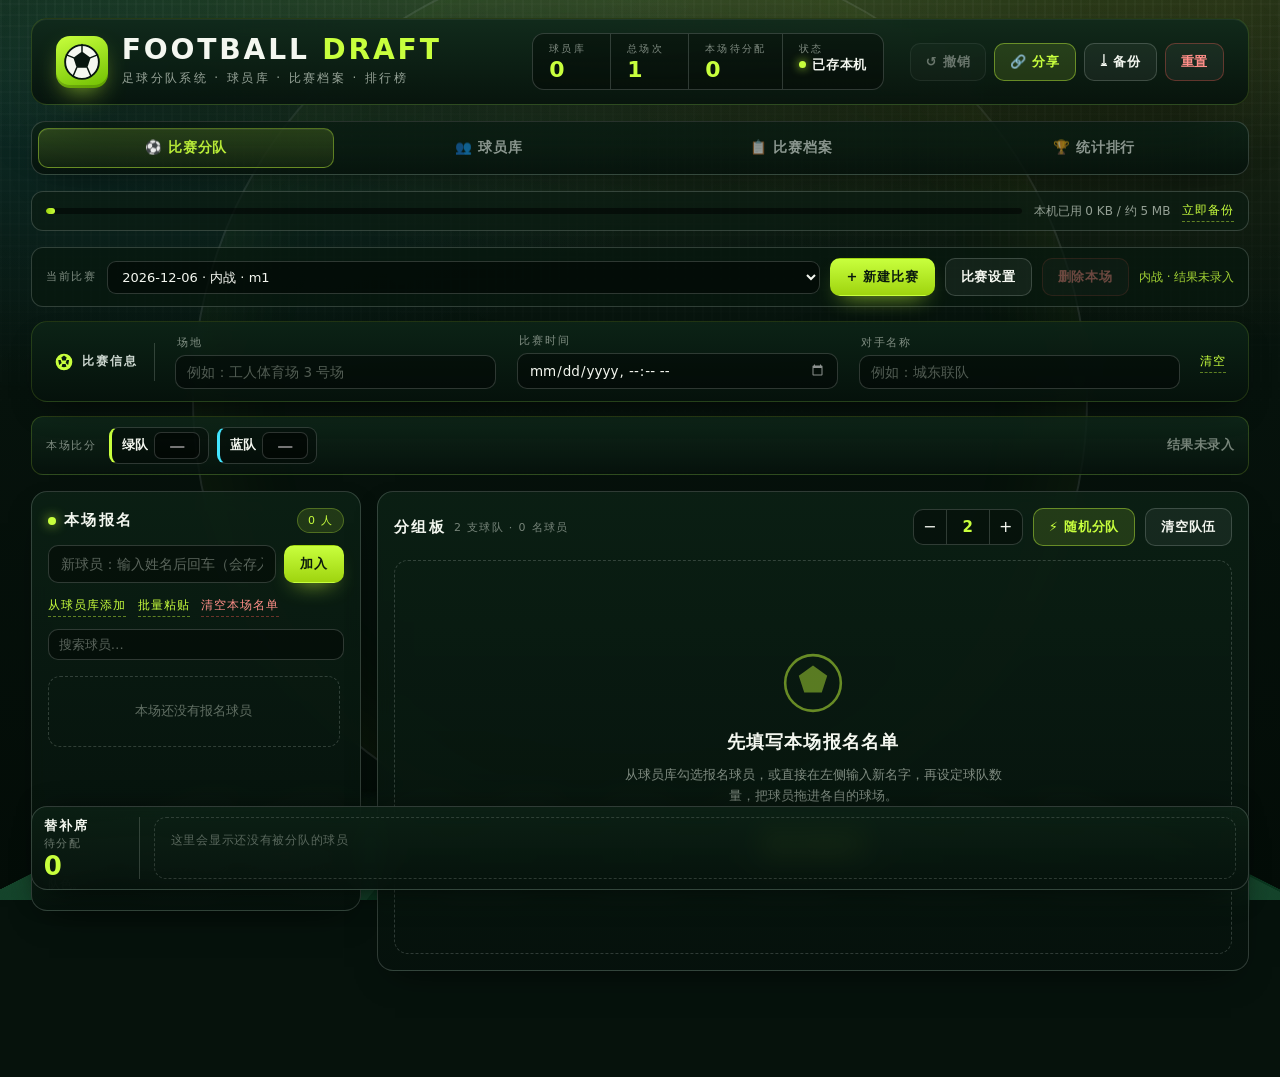
==== commit 9b4749e7: "fix(stats): correct attendance percentage display; add player search and spotlight card" ====
--- a/index.html
+++ b/index.html
@@ -295,6 +295,17 @@
     </div>
   </div>
 
+  <div class="stats-search-bar">
+    <div class="ssb-input">
+      <svg viewBox="0 0 24 24" aria-hidden="true"><path d="M15.5 14h-.79l-.28-.27A6.47 6.47 0 0 0 16 9.5 6.5 6.5 0 1 0 9.5 16c1.61 0 3.09-.59 4.23-1.57l.27.28v.79l5 4.99L20.49 19l-4.99-5Zm-6 0C7.01 14 5 11.99 5 9.5S7.01 5 9.5 5 14 7.01 14 9.5 11.99 14 9.5 14Z" fill="currentColor"/></svg>
+      <input id="stats-search" type="search" placeholder="搜索球员姓名 / 号码，查看该球员全部数据" autocomplete="off" aria-label="搜索球员">
+      <button class="ssb-clear" id="stats-search-clear" type="button" title="清空搜索" hidden>✕</button>
+    </div>
+    <span class="ssb-hint" id="stats-search-hint">输入姓名可查看单个球员的完整数据与各项排名</span>
+  </div>
+
+  <div class="player-spotlight" id="player-spotlight" hidden></div>
+
   <div class="stats-note" id="stats-note"></div>
   <div class="overview-cards" id="overview-cards"></div>
   <div class="leaderboards" id="leaderboards"></div>
--- a/assets/style.css
+++ b/assets/style.css
@@ -1349,3 +1349,121 @@
   .match-switcher .btn { flex: 1 1 auto; }
 }
 
+/* ============================================================
+   统计页：球员搜索 + 单人数据卡
+   ============================================================ */
+.stats-search-bar {
+  display: flex; align-items: center; gap: 12px; flex-wrap: wrap;
+  padding: 10px 14px;
+  border-radius: 12px;
+  border: 1px solid rgba(200, 255, 61, 0.22);
+  background: linear-gradient(180deg, rgba(16, 41, 27, 0.88), rgba(6, 18, 12, 0.86));
+}
+.ssb-input {
+  position: relative;
+  display: flex; align-items: center; gap: 8px;
+  flex: 1 1 320px; min-width: 200px;
+  padding: 0 10px;
+  border-radius: 10px;
+  border: 1px solid var(--line-soft);
+  background: rgba(0, 0, 0, 0.42);
+  transition: border-color .18s ease, box-shadow .18s ease;
+}
+.ssb-input:focus-within {
+  border-color: rgba(200, 255, 61, 0.6);
+  box-shadow: 0 0 0 3px rgba(200, 255, 61, 0.13);
+}
+.ssb-input svg { width: 17px; height: 17px; flex: none; color: rgba(200, 255, 61, 0.75); }
+.ssb-input input {
+  font: inherit; font-size: 13.5px;
+  flex: 1 1 auto; min-width: 0;
+  padding: 9px 0;
+  border: 0; background: transparent; color: var(--paper);
+}
+.ssb-input input:focus { outline: none; }
+.ssb-input input::placeholder { color: rgba(207, 217, 205, 0.42); }
+.ssb-input input::-webkit-search-cancel-button { display: none; }
+.ssb-clear {
+  flex: none;
+  font: inherit; font-size: 12px; line-height: 1;
+  width: 22px; height: 22px;
+  border-radius: 6px; border: 0;
+  background: rgba(255, 255, 255, 0.1); color: rgba(238, 247, 240, 0.7);
+  cursor: pointer;
+}
+.ssb-clear:hover { background: rgba(255, 90, 82, 0.24); color: #ffcac7; }
+.ssb-hint { font-size: 11.5px; color: rgba(207, 217, 205, 0.6); white-space: nowrap; }
+@media (max-width: 700px) { .ssb-hint { white-space: normal; width: 100%; } }
+
+.player-spotlight {
+  border-radius: 14px;
+  border: 1px solid rgba(200, 255, 61, 0.34);
+  background: linear-gradient(180deg, rgba(20, 52, 33, 0.92), rgba(6, 18, 12, 0.92));
+  box-shadow: var(--shadow-md), inset 0 1px 0 rgba(255, 255, 255, 0.06);
+  overflow: hidden;
+}
+.ps-head {
+  display: flex; align-items: center; justify-content: space-between; gap: 12px; flex-wrap: wrap;
+  padding: 12px 16px;
+  background: rgba(0, 0, 0, 0.26);
+  border-bottom: 1px solid rgba(200, 255, 61, 0.18);
+}
+.ps-ident { display: flex; align-items: center; gap: 12px; min-width: 0; }
+.ps-avatar {
+  flex: none;
+  width: 44px; height: 44px;
+  display: grid; place-items: center;
+  border-radius: 12px;
+  font-family: var(--font-num); font-size: 19px; font-weight: 700;
+  color: #0a1a0d;
+  background: linear-gradient(160deg, var(--lime), var(--lime-deep));
+  box-shadow: 0 10px 24px -12px rgba(200, 255, 61, 0.85);
+}
+.ps-ident > div { display: flex; flex-direction: column; gap: 3px; min-width: 0; }
+.ps-ident strong { font-size: 18px; letter-spacing: .04em; color: var(--paper); }
+.ps-ident span { font-size: 11.5px; color: rgba(207, 217, 205, 0.62); }
+.ps-scope {
+  font-size: 11.5px; letter-spacing: .06em;
+  padding: 5px 10px; border-radius: 999px;
+  background: rgba(200, 255, 61, 0.12); color: var(--lime);
+  border: 1px solid rgba(200, 255, 61, 0.26);
+  white-space: nowrap;
+}
+.ps-grid {
+  display: grid;
+  grid-template-columns: repeat(3, minmax(0, 1fr));
+  gap: 1px;
+  background: rgba(238, 247, 240, 0.08);
+}
+@media (min-width: 1100px) { .ps-grid { grid-template-columns: repeat(5, minmax(0, 1fr)); } }
+@media (max-width: 700px) { .ps-grid { grid-template-columns: repeat(2, minmax(0, 1fr)); } }
+.ps-cell {
+  display: flex; flex-direction: column; gap: 3px;
+  padding: 11px 14px;
+  background: rgba(8, 24, 15, 0.92);
+}
+.ps-label { font-size: 10.5px; letter-spacing: .1em; color: rgba(207, 217, 205, 0.6); }
+.ps-value { font-family: var(--font-num); font-size: 22px; line-height: 1.15; font-weight: 700; color: var(--lime); }
+.ps-rank { font-size: 10.5px; color: rgba(200, 255, 61, 0.7); }
+.ps-detail {
+  padding: 10px 16px;
+  font-size: 12px; line-height: 1.6;
+  color: rgba(207, 217, 205, 0.78);
+  border-top: 1px solid rgba(238, 247, 240, 0.08);
+}
+.lb-empty {
+  grid-column: 1 / -1;
+  text-align: center;
+  padding: 34px 12px;
+  border: 1px dashed var(--line-soft);
+  border-radius: 12px;
+  color: rgba(207, 217, 205, 0.5);
+  font-size: 13px;
+}
+/* 搜索命中时高亮榜单里的该球员 */
+.lb-table tr.ps-hit td { background: rgba(200, 255, 61, 0.09); }
+.lb-table tr.ps-hit td:nth-child(2) { color: var(--lime); }
+@media (max-width: 520px) {
+  .ps-value { font-size: 19px; }
+}
+
